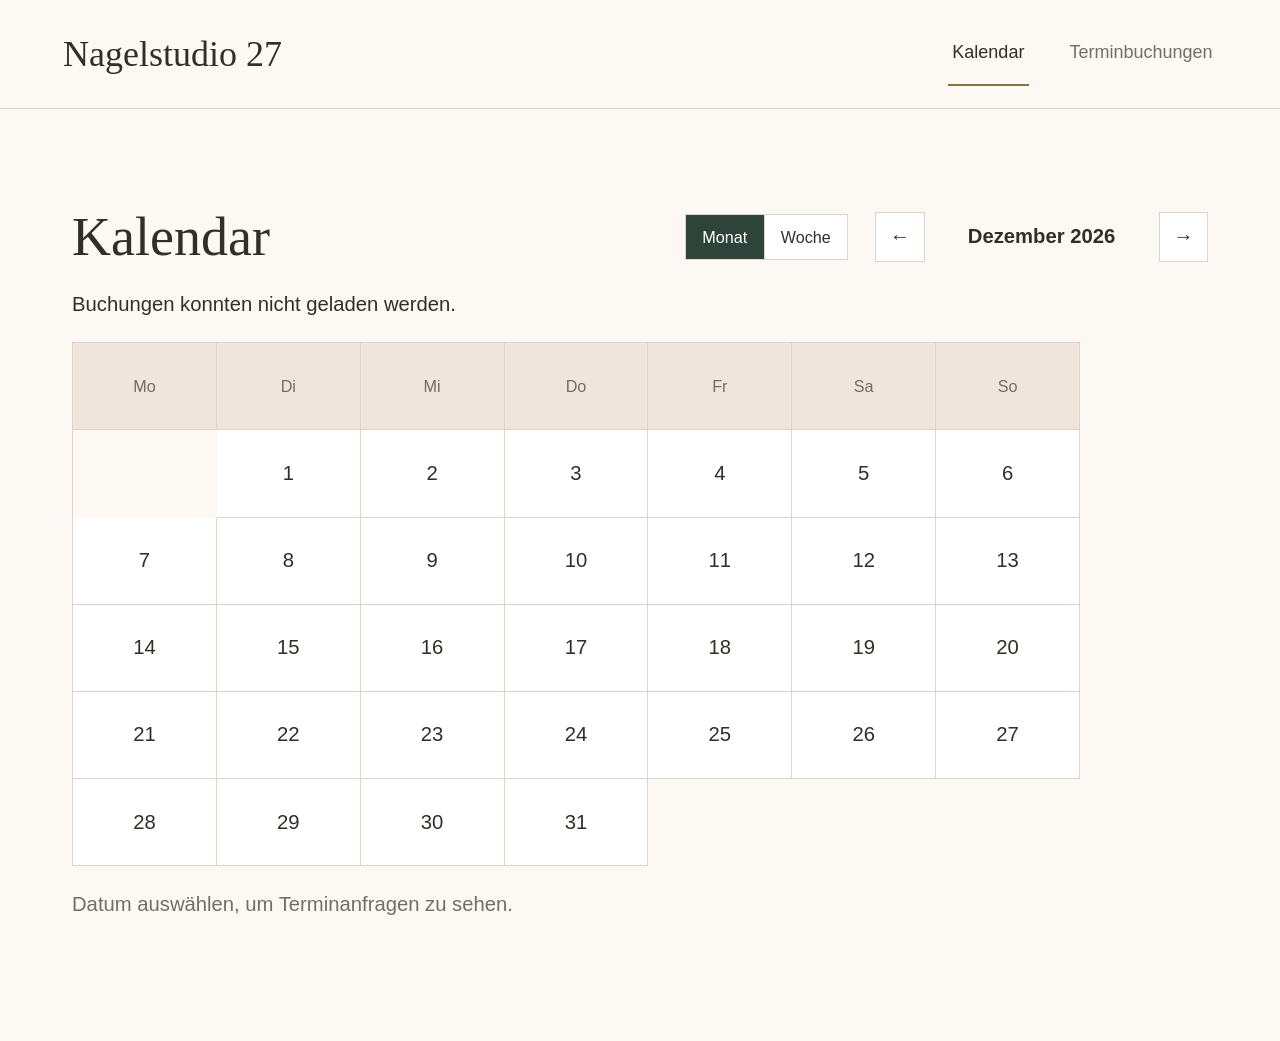
==== src/pages/admin.html @ 4a89a81d "Initial commit" ====
<!DOCTYPE html>
<html lang="de">
  <head>
    <meta charset="utf-8" />
    <meta name="viewport" content="width=device-width, initial-scale=1" />
    <meta name="robots" content="noindex" />
    <title>Nagelstudio 27 – Verwaltung</title>
    <!-- Served at /admin, so asset paths must be absolute. -->
    <link rel="stylesheet" href="/src/styles/main.css" />
    <script type="module" src="/src/scripts/admin.js"></script>
  </head>
  <body>
    <header class="site-header admin-header">
      <a class="brand" href="/">Nagelstudio 27</a>
      <nav aria-label="Verwaltung">
        <button type="button" class="admin-tab" data-admin-tab="calendar" aria-selected="true">Kalendar</button>
        <button type="button" class="admin-tab" data-admin-tab="bookings" aria-selected="false">Terminbuchungen</button>
      </nav>
    </header>

    <main class="admin-main">
      <section id="calendar-panel" class="section">
        <div class="admin-calendar-toolbar">
          <h1>Kalendar</h1>
          <div class="admin-calendar-controls">
            <div class="admin-view-toggle" role="group" aria-label="Kalenderansicht">
              <button type="button" data-calendar-view="month" aria-pressed="true">Monat</button>
              <button type="button" data-calendar-view="week" aria-pressed="false">Woche</button>
            </div>
            <div class="admin-month-controls">
              <button type="button" id="previous-period" aria-label="Vorheriger Zeitraum">&#8592;</button>
            <strong id="calendar-month"></strong>
              <button type="button" id="next-period" aria-label="Nächster Zeitraum">&#8594;</button>
            </div>
          </div>
        </div>
        <p id="calendar-error" role="status"></p>
        <div id="month-calendar">
          <div id="calendar-grid" class="calendar-grid" aria-label="Monatskalender"></div>
          <p id="selected-date" class="admin-selection" aria-live="polite">Datum auswählen, um Terminanfragen zu sehen.</p>
        </div>
        <div id="week-calendar" class="week-calendar" aria-label="Wochenkalender" hidden></div>
      </section>

      <section id="bookings-panel" class="section" hidden>
        <div class="admin-calendar-toolbar">
          <h1>Terminbuchungen</h1>
          <button type="button" id="refresh-bookings" class="button button-secondary">Aktualisieren</button>
        </div>
        <p id="booking-error" role="status"></p>
        <div class="booking-folder-tabs" role="group" aria-label="Terminbuchungen filtern">
          <button type="button" data-booking-folder="pending" aria-pressed="true">Ausstehend <span data-booking-count="pending">0</span></button>
          <button type="button" data-booking-folder="accepted" aria-pressed="false">Akzeptiert <span data-booking-count="accepted">0</span></button>
        </div>
        <div id="booking-list" class="admin-booking-list" aria-live="polite">Buchungen werden geladen …</div>
      </section>
    </main>

    <dialog id="booking-dialog" class="booking-dialog" aria-labelledby="booking-dialog-title">
      <div class="booking-dialog-header">
        <h2 id="booking-dialog-title">Terminbuchung</h2>
        <button type="button" id="booking-dialog-close" class="booking-dialog-close" aria-label="Schließen">&times;</button>
      </div>
      <div id="booking-dialog-body"></div>
    </dialog>

    <dialog id="delete-booking-dialog" class="booking-dialog" aria-labelledby="delete-booking-title">
      <div class="booking-dialog-header">
        <h2 id="delete-booking-title">Terminbuchung löschen?</h2>
      </div>
      <form id="delete-booking-form">
        <p>Zum Ablehnen und endgültigen Löschen bitte <strong>loeschen</strong> eingeben.</p>
        <label for="delete-confirmation">Bestätigung</label>
        <input id="delete-confirmation" type="text" autocomplete="off" required />
        <p id="delete-booking-error" role="status"></p>
        <div class="delete-dialog-actions">
          <button type="button" id="delete-booking-cancel" class="button button-secondary">Abbrechen</button>
          <button type="submit" id="delete-booking-submit" class="button button-danger" disabled>Löschen</button>
        </div>
      </form>
    </dialog>
  </body>
</html>
---- src/styles/main.css ----
:root {
  --cream: #fcf9f4;
  --blush: #efe5dd;
  --ink: #302f2a;
  --muted: #736d65;
  --gold: #b3925d;
  --gold-dark: #8c7044;
  --forest: #2e443a;
  --line: #ded4c9;
}

* {
  box-sizing: border-box;
}

/* Everything is sized in rem, so this scales the whole page proportionally. */
@media (min-width: 1280px) {
  html {
    font-size: 112.5%;
  }
}

@media (min-width: 1680px) {
  html {
    font-size: 125%;
  }
}

body {
  margin: 0;
  background: var(--cream);
  color: var(--ink);
  font-family: "DM Sans", "Avenir Next", sans-serif;
  font-size: 1.125rem;
  line-height: 1.75;
}

h1,
h2 {
  font-weight: normal;
  font-family: "Cormorant Garamond", Georgia, serif;
  line-height: 1.08;
}

h1 {
  font-size: 4rem;
}

h2 {
  margin: 0 0 1.5rem;
  font-size: 2.5rem;
  color: var(--gold-dark);
}

a {
  color: inherit;
}

@keyframes rise-in {
  from {
    opacity: 0;
    transform: translateY(0.8rem);
  }
  to {
    opacity: 1;
    transform: translateY(0);
  }
}

@keyframes dialog-in {
  from {
    opacity: 0;
    transform: translateY(0.5rem) scale(0.98);
  }
  to {
    opacity: 1;
    transform: translateY(0) scale(1);
  }
}

/* Entrance animations are CSS-only and end fully visible, so content can never stay hidden. */
main > .section {
  animation: rise-in 600ms ease-out both;
}

.hero h1 {
  animation: rise-in 650ms 80ms both;
}

.hero p {
  animation: rise-in 650ms 180ms both;
}

.hero .button {
  animation: rise-in 650ms 280ms both;
}

/* Header */
.site-header {
  position: sticky;
  top: 0;
  z-index: 10;
  display: flex;
  flex-wrap: wrap;
  align-items: center;
  justify-content: space-between;
  gap: 1rem 2.5rem;
  padding: 1.25rem 3.5rem;
  border-bottom: 1px solid var(--line);
  background: var(--cream);
}

.brand {
  font-family: "Cormorant Garamond", Georgia, serif;
  font-size: 2rem;
  letter-spacing: 0;
  text-decoration: none;
}

.site-header nav {
  display: flex;
  flex-wrap: wrap;
  gap: 2rem;
  font-size: 1rem;
}

.site-header nav a {
  text-decoration: none;
  transition: color 160ms ease;
}

.site-header nav a:hover {
  color: var(--gold-dark);
}

.languages button {
  padding: 0.4rem 0.8rem;
  border: 1px solid var(--gold);
  background: transparent;
  color: var(--ink);
  font: inherit;
  font-size: 1rem;
  cursor: pointer;
}

.languages button[aria-pressed="true"] {
  background: var(--gold);
  color: #fff;
}

.languages button {
  display: inline-flex;
  align-items: center;
  gap: 0.45rem;
}

.languages button::before {
  content: "";
  width: 1.3rem;
  height: 0.9rem;
  border: 1px solid rgba(0, 0, 0, 0.2);
  background-position: center;
  background-size: cover;
}

.languages button[data-language="de"]::before {
  background-image: url("data:image/svg+xml,<svg xmlns='http://www.w3.org/2000/svg' viewBox='0 0 5 3'><rect width='5' height='1' fill='%23000'/><rect y='1' width='5' height='1' fill='%23d00'/><rect y='2' width='5' height='1' fill='%23ffce00'/></svg>");
}

.languages button[data-language="en"]::before {
  background-image: url("data:image/svg+xml,<svg xmlns='http://www.w3.org/2000/svg' viewBox='0 0 60 30'><clipPath id='t'><path d='M30,15 h30 v15 z v15 h-30 z h-30 v-15 z v-15 h30 z'/></clipPath><rect width='60' height='30' fill='%23012169'/><path d='M0,0 L60,30 M60,0 L0,30' stroke='%23fff' stroke-width='6'/><path d='M0,0 L60,30 M60,0 L0,30' clip-path='url(%23t)' stroke='%23c8102e' stroke-width='4'/><path d='M30,0 v30 M0,15 h60' stroke='%23fff' stroke-width='10'/><path d='M30,0 v30 M0,15 h60' stroke='%23c8102e' stroke-width='6'/></svg>");
}

.languages button[data-language="vi"]::before {
  background-image: url("data:image/svg+xml,<svg xmlns='http://www.w3.org/2000/svg' viewBox='0 0 30 20'><rect width='30' height='20' fill='%23da251d'/><polygon fill='%23ff0' points='15,4.2 16.46,8.7 21.18,8.69 17.36,11.47 18.82,15.96 15,13.18 11.18,15.96 12.64,11.47 8.82,8.69 13.54,8.7'/></svg>");
}

/* Layout */
.hero {
  padding: 8rem 2rem;
  background: var(--forest);
  color: var(--cream);
  text-align: center;
}

.hero h1 {
  max-width: 58rem;
  margin: 0 auto 1.25rem;
}

.hero p {
  max-width: 42rem;
  margin: 0 auto 2.5rem;
  color: #e1ded4;
}

.section {
  width: 100%;
  max-width: 80rem;
  padding: 5.5rem 4rem;
  margin: 0 auto;
}

.section.narrow {
  max-width: 54rem;
}

.section-tinted {
  max-width: none;
  background: var(--blush);
}

.section-tinted > * {
  max-width: 72rem;
  margin-left: auto;
  margin-right: auto;
}

.empty,
.hint {
  color: var(--muted);
}

.address {
  white-space: pre-line;
}

.contact-split {
  display: grid;
  grid-template-columns: 1fr 1fr;
  gap: 4rem;
}

.contact-hours {
  padding-left: 4rem;
  border-left: 1px solid var(--line);
}

.hours {
  max-width: 17rem;
  margin: 0;
  padding: 0;
  font-size: 0.9rem;
  line-height: 1.5;
  list-style: none;
  font-variant-numeric: tabular-nums;
}

.hours li {
  display: flex;
  justify-content: space-between;
  gap: 1rem;
  padding: 0.15rem 0;
}

.hours li.closed {
  color: var(--muted);
}

.about-row {
  display: grid;
  grid-template-columns: 1fr 2fr;
  align-items: center;
  gap: 4rem;
}

.about-row h2 {
  margin: 0;
}

.about {
  margin: 0;
  font-size: 1.2rem;
}

.home h2 {
  font-size: 3rem;
  letter-spacing: 0.01em;
}

.home h2::after {
  content: "";
  display: block;
  width: 3.5rem;
  height: 2px;
  margin-top: 0.9rem;
  background: var(--gold);
}

.home .section > h2 {
  margin-bottom: 2.25rem;
}

/* Buttons */
.button {
  display: inline-block;
  padding: 0.9rem 2rem;
  border: 1px solid var(--gold);
  background: var(--gold);
  color: #fff;
  font: inherit;
  text-decoration: none;
  cursor: pointer;
  transition: background-color 160ms ease, color 160ms ease, transform 160ms ease;
}

.button:hover {
  background: var(--gold-dark);
  transform: translateY(-1px);
}

.button-secondary {
  background: transparent;
  color: var(--gold-dark);
}

.button-secondary:hover {
  background: var(--blush);
}

.actions {
  display: flex;
  flex-wrap: wrap;
  gap: 1.25rem;
  margin-top: 2rem;
}

/* Gallery and reviews */
.gallery-banner {
  position: relative;
  display: flex;
  flex-direction: column;
  align-items: center;
  justify-content: center;
  gap: 1rem;
  width: 100%;
  min-height: 26rem;
  padding: 4rem 2rem;
  border: 0;
  overflow: hidden;
  background-color: var(--forest);
  color: var(--cream);
  font: inherit;
  cursor: pointer;
}

.gallery-banner::before,
.gallery-banner::after {
  content: "";
  position: absolute;
  inset: 0;
}

.gallery-banner::before {
  background-image: var(--cover, none);
  background-position: center;
  background-size: cover;
  transition: transform 600ms ease;
}

.gallery-banner::after {
  background: rgba(20, 16, 12, 0.6);
  transition: opacity 300ms ease;
}

.gallery-banner:hover::before {
  transform: scale(1.04);
}

.gallery-banner:hover::after {
  opacity: 0.7;
}

.gallery-banner > span {
  position: relative;
  z-index: 1;
}

.gallery-banner-title {
  font-family: "Cormorant Garamond", Georgia, serif;
  font-size: 4rem;
  line-height: 1.08;
  color: var(--cream);
  text-shadow: 0 2px 1.5rem rgba(0, 0, 0, 0.4);
}

.gallery-banner-title::after {
  content: "";
  display: block;
  width: 3.5rem;
  height: 2px;
  margin: 0.9rem auto 0;
  background: var(--gold);
}

.gallery-banner-hint {
  font-size: 0.95rem;
  letter-spacing: 0.12em;
  text-transform: uppercase;
  color: rgba(252, 249, 244, 0.85);
}

.gallery-banner:hover .gallery-banner-hint {
  color: #fff;
}

.gallery-dialog {
  width: min(72rem, 94vw);
  max-height: 90vh;
  padding: 0;
  border: 0;
  background: var(--cream);
  color: var(--ink);
  overflow: auto;
}

.gallery-dialog[open],
.booking-dialog[open] {
  animation: dialog-in 180ms ease-out both;
}

.gallery-dialog[open]::backdrop,
.booking-dialog[open]::backdrop {
  animation: backdrop-in 180ms ease-out both;
}

@keyframes backdrop-in {
  from { background-color: rgba(30, 25, 20, 0); }
  to { background-color: rgba(30, 25, 20, 0.65); }
}

.gallery-dialog::backdrop {
  background: rgba(30, 25, 20, 0.75);
}

.gallery-close {
  position: sticky;
  top: 0.75rem;
  z-index: 1;
  display: block;
  width: 3rem;
  height: 3rem;
  margin: 0.75rem 0.75rem 0 auto;
  border: 1px solid var(--gold);
  border-radius: 50%;
  background: var(--cream);
  color: var(--gold-dark);
  font-size: 1.75rem;
  line-height: 1;
  cursor: pointer;
}

.gallery-close:hover {
  background: var(--gold);
  color: #fff;
}

.gallery-dialog .gallery {
  padding: 0 2rem 2rem;
}

.gallery-empty {
  margin: 0;
  padding: 3rem 2rem 4rem;
  text-align: center;
}

.visually-hidden {
  position: absolute;
  width: 1px;
  height: 1px;
  overflow: hidden;
  clip-path: inset(50%);
  white-space: nowrap;
}

body:has(dialog[open]) {
  overflow: hidden;
}

.gallery {
  display: grid;
  grid-template-columns: repeat(auto-fill, minmax(16rem, 1fr));
  gap: 1.25rem;
}

.gallery img {
  width: 100%;
  aspect-ratio: 4 / 5;
  object-fit: cover;
}

.reviews-slider {
  display: flex;
  align-items: center;
  gap: 1rem;
}

.reviews-slider[hidden] {
  display: none;
}

.reviews {
  display: flex;
  flex: 1;
  gap: 1.75rem;
  overflow-x: auto;
  padding-bottom: 1rem;
  scroll-snap-type: x mandatory;
  scrollbar-color: var(--gold) transparent;
  scrollbar-width: thin;
}

.slider-button {
  flex: none;
  width: 3rem;
  height: 3rem;
  border: 1px solid var(--gold);
  border-radius: 50%;
  background: var(--cream);
  color: var(--gold-dark);
  font-size: 1.75rem;
  line-height: 1;
  cursor: pointer;
}

.slider-button:hover {
  background: var(--gold);
  color: #fff;
}

.reviews blockquote {
  flex: 0 0 min(26rem, 85%);
  margin: 0;
  scroll-snap-align: start;
  padding: 1rem 1.5rem;
  font-style: italic;
}

.review-text {
  display: -webkit-box;
  margin: 0;
  overflow: hidden;
  -webkit-box-orient: vertical;
  -webkit-line-clamp: 5;
  line-clamp: 5;
}

.review-text.is-expanded {
  display: block;
  overflow: visible;
}

.review-more {
  margin: 0.5rem 0 0;
  padding: 0;
  border: 0;
  background: none;
  color: var(--gold-dark);
  font: inherit;
  font-style: normal;
  text-decoration: underline;
  cursor: pointer;
}

.review-more[hidden] {
  display: none;
}

.review-stars {
  display: block;
  margin-bottom: 0.75rem;
  color: var(--gold);
  font-style: normal;
  letter-spacing: 0.2em;
}

.reviews footer {
  font-style: normal;
  color: var(--gold-dark);
  margin-top: 1rem;
}

/* Price list */
.prices ul {
  margin: 0;
  padding: 0;
  list-style: none;
}

.prices li {
  display: flex;
  justify-content: space-between;
  gap: 1rem;
  padding: 1rem 0;
  border-bottom: 1px solid var(--line);
}

/* Booking form */
.form {
  display: grid;
  gap: 0.75rem;
}

.form input,
.form textarea {
  padding: 0.9rem 1rem;
  border: 1px solid #bdb3a9;
  border-radius: 2px;
  background: #fff;
  color: var(--ink);
  font: inherit;
}

.form input[type="date"],
.form input[type="time"] {
  width: 100%;
}

.booking-datetime {
  display: grid;
  grid-template-columns: repeat(2, minmax(0, 1fr));
  gap: 1rem;
}

.booking-field {
  display: grid;
  min-width: 0;
  gap: 0.75rem;
}

.form label {
  margin-top: 1rem;
  font-size: 1rem;
  font-weight: 500;
}

.form textarea {
  resize: vertical;
}

.booking-honeypot {
  position: absolute;
  left: -10000px;
  width: 1px;
  height: 1px;
  overflow: hidden;
}

.form .button {
  justify-self: start;
  margin-top: 1.25rem;
}

/* Admin */
.admin-header {
  min-height: 5.5rem;
}

.admin-header nav {
  align-self: stretch;
  align-items: center;
}

.admin-tab {
  height: 100%;
  padding: 0.4rem 0.25rem;
  border: 0;
  border-bottom: 2px solid transparent;
  background: transparent;
  color: var(--muted);
  font: inherit;
  font-size: 1rem;
  cursor: pointer;
}

.admin-tab[aria-selected="true"] {
  border-bottom-color: var(--gold-dark);
  color: var(--ink);
}

.admin-main .section {
  max-width: 76rem;
}

.admin-calendar-toolbar,
.admin-month-controls {
  display: flex;
  align-items: center;
  justify-content: space-between;
  gap: 1rem;
}

.admin-calendar-controls {
  display: flex;
  flex-wrap: wrap;
  align-items: center;
  justify-content: flex-end;
  gap: 0.75rem 1.5rem;
}

.admin-view-toggle {
  display: inline-flex;
  border: 1px solid var(--line);
}

.admin-view-toggle button {
  padding: 0.45rem 0.9rem;
  border: 0;
  background: #fff;
  color: var(--ink);
  font: inherit;
  font-size: 0.9rem;
  cursor: pointer;
}

.admin-view-toggle button + button {
  border-left: 1px solid var(--line);
}

.admin-view-toggle button[aria-pressed="true"] {
  background: var(--forest);
  color: #fff;
}

.admin-calendar-toolbar h1 {
  margin: 0;
  font-size: 3rem;
}

.admin-month-controls button {
  width: 2.75rem;
  height: 2.75rem;
  border: 1px solid var(--line);
  background: #fff;
  color: var(--ink);
  font: inherit;
  cursor: pointer;
}

.admin-month-controls strong {
  min-width: 11rem;
  text-align: center;
}

.calendar-grid {
  display: grid;
  grid-template-columns: repeat(7, minmax(0, 1fr));
  max-width: 56rem;
  border-top: 1px solid var(--line);
  border-left: 1px solid var(--line);
}

.calendar-weekday,
.calendar-day {
  min-width: 0;
  aspect-ratio: 1.65;
  border: 0;
  border-right: 1px solid var(--line);
  border-bottom: 1px solid var(--line);
}

.calendar-weekday {
  display: grid;
  place-items: center;
  background: var(--blush);
  color: var(--muted);
  font-size: 0.9rem;
}

.calendar-day {
  position: relative;
  background: #fff;
  color: var(--ink);
  font: inherit;
  cursor: pointer;
  transition: background-color 140ms ease, color 140ms ease;
}

.calendar-day:hover {
  background: var(--blush);
}

.calendar-day.has-bookings {
  background: #e4eee6;
  color: var(--forest);
  font-weight: 600;
}

.calendar-day.has-bookings::after {
  content: attr(data-count);
  position: absolute;
  right: 0.3rem;
  bottom: 0.2rem;
  display: grid;
  width: 1.3rem;
  height: 1.3rem;
  place-items: center;
  border-radius: 50%;
  background: var(--forest);
  color: white;
  font-size: 0.75rem;
}

.admin-selection {
  min-height: 1.75rem;
  color: var(--muted);
}

.week-calendar {
  display: grid;
  grid-template-columns: 3.5rem repeat(7, minmax(6.5rem, 1fr));
  max-width: 64rem;
  overflow-x: auto;
  border-top: 1px solid var(--line);
  border-left: 1px solid var(--line);
  font-size: 0.85rem;
  line-height: 1.35;
}

.week-calendar[hidden] {
  display: none;
}

.timetable-corner,
.timetable-day-heading,
.timetable-hour,
.timetable-cell,
.timetable-all-day-label,
.timetable-all-day-cell {
  border-right: 1px solid var(--line);
  border-bottom: 1px solid var(--line);
}

.timetable-corner,
.timetable-day-heading {
  background: var(--blush);
}

.timetable-day-heading {
  display: grid;
  justify-items: center;
  padding: 0.5rem 0.25rem;
}

.timetable-day-heading span {
  color: var(--muted);
}

.timetable-day-heading.today {
  background: var(--forest);
  color: #fff;
}

.timetable-day-heading.today span {
  color: #e1ded4;
}

.timetable-all-day-label {
  padding: 0.35rem 0.25rem;
  background: var(--blush);
  color: var(--muted);
  font-size: 0.75rem;
  text-align: right;
}

.timetable-all-day-cell {
  display: grid;
  align-content: start;
  gap: 0.25rem;
  min-height: 2.5rem;
  padding: 0.2rem;
  background: #fbf7ef;
}

.timetable-booking-all-day {
  border-left-color: var(--gold-dark);
  background: #f3ead9;
  color: var(--ink);
}

.timetable-hour {
  padding: 0.35rem 0.4rem;
  background: var(--cream);
  color: var(--muted);
  font-variant-numeric: tabular-nums;
  text-align: right;
}

.timetable-cell {
  display: grid;
  align-content: start;
  gap: 0.25rem;
  min-height: 3.25rem;
  padding: 0.25rem;
  background: #fff;
}

.timetable-cell.today {
  background: #fbf7ef;
}

.timetable-booking {
  display: grid;
  width: 100%;
  padding: 0.3rem 0.45rem;
  border: 0;
  border-left: 3px solid var(--forest);
  background: #e4eee6;
  color: var(--forest);
  font: inherit;
  text-align: left;
  overflow-wrap: anywhere;
  cursor: pointer;
  transition: background-color 140ms ease, transform 140ms ease;
}

.timetable-booking:hover {
  background: #d3e4d7;
  transform: translateY(-1px);
}

.booking-dialog {
  width: min(36rem, 94vw);
  max-height: 90vh;
  padding: 1.5rem;
  border: 0;
  background: var(--cream);
  color: var(--ink);
}

.booking-dialog::backdrop {
  background: rgba(30, 25, 20, 0.6);
}

.booking-dialog-header {
  display: flex;
  align-items: center;
  justify-content: space-between;
  gap: 1rem;
  margin-bottom: 1rem;
  padding-bottom: 0.75rem;
  border-bottom: 1px solid var(--line);
}

.booking-dialog-header h2 {
  margin: 0;
  font-size: 2rem;
}

.booking-dialog-close {
  width: 2.5rem;
  height: 2.5rem;
  border: 1px solid var(--gold);
  border-radius: 50%;
  background: transparent;
  color: var(--gold-dark);
  font-size: 1.5rem;
  line-height: 1;
  cursor: pointer;
  transition: background-color 140ms ease, color 140ms ease;
}

.booking-dialog-close:hover {
  background: var(--gold);
  color: #fff;
}

.booking-dialog .admin-booking-details {
  grid-template-columns: 1fr;
  gap: 0.9rem;
}

#delete-booking-form > label {
  display: block;
  margin: 0.75rem 0 0.35rem;
  font-size: 0.9rem;
}

#delete-confirmation {
  width: 100%;
  padding: 0.65rem 0.75rem;
  border: 1px solid var(--line);
  background: #fff;
  color: var(--ink);
  font: inherit;
}

.delete-dialog-actions {
  display: flex;
  flex-wrap: wrap;
  justify-content: flex-end;
  gap: 0.75rem;
  margin-top: 1rem;
}

.button-danger {
  border-color: #a43b35;
  background: #a43b35;
}

.button-danger:hover {
  border-color: #812c28;
  background: #812c28;
}

.button-danger:disabled {
  border-color: #b9a8a4;
  background: #b9a8a4;
  cursor: not-allowed;
}

.timetable-booking strong {
  font-variant-numeric: tabular-nums;
}

.admin-booking-list {
  max-width: 58rem;
}

.booking-folder-tabs {
  display: flex;
  width: fit-content;
  max-width: 100%;
  margin: 1.25rem 0;
  border-bottom: 1px solid var(--line);
}

.booking-folder-tabs button {
  display: flex;
  align-items: center;
  gap: 0.5rem;
  padding: 0.65rem 1rem;
  border: 0;
  border-bottom: 2px solid transparent;
  background: transparent;
  color: var(--muted);
  font: inherit;
  cursor: pointer;
}

.booking-folder-tabs button[aria-pressed="true"] {
  border-bottom-color: var(--gold-dark);
  color: var(--ink);
}

.booking-folder-tabs span {
  min-width: 1.5rem;
  padding: 0 0.25rem;
  background: var(--blush);
  color: var(--ink);
  font-size: 0.8rem;
  text-align: center;
}

.admin-booking {
  padding: 1rem 0;
  border-bottom: 1px solid var(--line);
}

.admin-booking-header,
.admin-booking-actions {
  display: flex;
  align-items: center;
  justify-content: space-between;
  gap: 0.75rem;
}

.admin-booking-actions {
  justify-content: flex-end;
}

.booking-action {
  display: grid;
  width: 2.4rem;
  height: 2.4rem;
  place-items: center;
  border: 1px solid currentColor;
  background: transparent;
  font: inherit;
  font-size: 1.4rem;
  line-height: 1;
  cursor: pointer;
  transition: background-color 140ms ease, color 140ms ease;
}

.booking-action-accept,
.booking-status-accepted {
  color: #286644;
}

.booking-action-accept:hover {
  background: #e4eee6;
}

.booking-action-delete {
  color: #a43b35;
}

.booking-action-delete:hover {
  background: #f6e6e3;
}

.booking-status-accepted {
  font-size: 0.9rem;
  font-weight: 600;
}

.admin-booking h2 {
  margin: 0 0 0.25rem;
  color: var(--ink);
  font-family: "DM Sans", "Avenir Next", sans-serif;
  font-size: 1.15rem;
  font-weight: 600;
}

.admin-booking-details {
  display: grid;
  grid-template-columns: repeat(2, minmax(0, 1fr));
  gap: 0.65rem 1.5rem;
  margin: 0;
  font-size: 0.95rem;
}

.admin-booking-details dt {
  color: var(--muted);
  font-size: 0.8rem;
  line-height: 1.4;
}

.admin-booking-details dd {
  margin: 0.1rem 0 0;
  overflow-wrap: anywhere;
}

.admin-booking-details a {
  color: var(--muted);
}

.admin-booking-request {
  grid-column: 1 / -1;
}

.admin-booking-request dd {
  white-space: pre-wrap;
}

:focus-visible {
  outline: 3px solid var(--gold);
  outline-offset: 2px;
}

/* Compact header: name and languages on one line, tabs below. */
@media (max-width: 900px) {
  .site-header {
    display: grid;
    grid-template-columns: minmax(0, 1fr) auto;
    align-items: center;
    gap: 0.6rem 1rem;
    padding: 0.8rem 1.25rem;
  }

  .brand {
    overflow: hidden;
    font-size: clamp(1.25rem, 5.5vw, 1.8rem);
    text-overflow: ellipsis;
    white-space: nowrap;
  }

  .site-header nav {
    grid-column: 1 / -1;
    grid-row: 2;
    justify-content: space-between;
    gap: 1.25rem;
    font-size: 0.9rem;
  }

  .languages {
    display: flex;
    gap: 0.25rem;
  }

  .languages button {
    gap: 0.3rem;
    padding: 0.15rem 0.4rem;
    font-size: 0.72rem;
  }

  .languages button::before {
    width: 1rem;
    height: 0.7rem;
  }
}

@media (max-width: 600px) {
  body {
    font-size: 1rem;
  }

  h1 {
    font-size: 2.75rem;
  }

  h2 {
    font-size: 2.1rem;
  }

  .hero {
    padding: 5rem 1.25rem;
  }

  .hero p {
    margin-bottom: 2rem;
  }

  .section,
  .section.narrow {
    padding: 3.75rem 1.25rem;
  }

  .admin-calendar-toolbar {
    align-items: flex-start;
    flex-direction: column;
  }

  .admin-calendar-controls {
    width: 100%;
    justify-content: space-between;
    gap: 0.75rem;
  }

  .admin-month-controls {
    gap: 0.5rem;
  }

  .admin-month-controls strong {
    min-width: auto;
    font-size: 0.9rem;
  }

  .week-calendar {
    grid-template-columns: 2.15rem repeat(7, minmax(0, 1fr));
    overflow-x: hidden;
    font-size: 0.62rem;
  }

  .timetable-day-heading {
    padding: 0.35rem 0.05rem;
    font-size: 0.62rem;
  }

  .timetable-hour {
    padding: 0.25rem 0.1rem;
    font-size: 0.58rem;
  }

  .timetable-all-day-label {
    padding: 0.25rem 0.08rem;
    font-size: 0.5rem;
    overflow-wrap: anywhere;
  }

  .timetable-all-day-cell {
    min-width: 0;
    padding: 0.08rem;
  }

  .timetable-cell {
    min-width: 0;
    min-height: 2.8rem;
    padding: 0.1rem;
  }

  .timetable-booking {
    min-width: 0;
    padding: 0.12rem 0.08rem;
    border-left-width: 2px;
    font-size: 0.55rem;
    line-height: 1.2;
    overflow-wrap: anywhere;
  }

  .gallery {
    grid-template-columns: repeat(auto-fill, minmax(9rem, 1fr));
    gap: 0.75rem;
  }

  .reviews {
    gap: 1rem;
  }

  .slider-button {
    display: none;
  }

  .gallery-banner {
    min-height: 18rem;
    padding: 3rem 1.25rem;
  }

  .gallery-banner-title {
    font-size: 2.75rem;
  }

  .gallery-dialog .gallery {
    padding: 0 1rem 1rem;
  }

  .about-row {
    grid-template-columns: 1fr;
    gap: 1.5rem;
  }

  .contact-split {
    grid-template-columns: 1fr;
    gap: 2.5rem;
  }

  .contact-hours {
    padding-top: 2.5rem;
    padding-left: 0;
    border-top: 1px solid var(--line);
    border-left: 0;
  }

  .home h2 {
    font-size: 2.4rem;
  }

  .button {
    padding: 0.8rem 1.25rem;
  }
}

@media (prefers-reduced-motion: reduce) {
  *,
  *::before,
  *::after {
    scroll-behavior: auto !important;
    animation-duration: 0.01ms !important;
    animation-iteration-count: 1 !important;
    transition-duration: 0.01ms !important;
  }
}

@media (max-width: 360px) {
  .site-header nav {
    gap: 0.8rem;
  }

  .gallery {
    grid-template-columns: 1fr;
  }
}
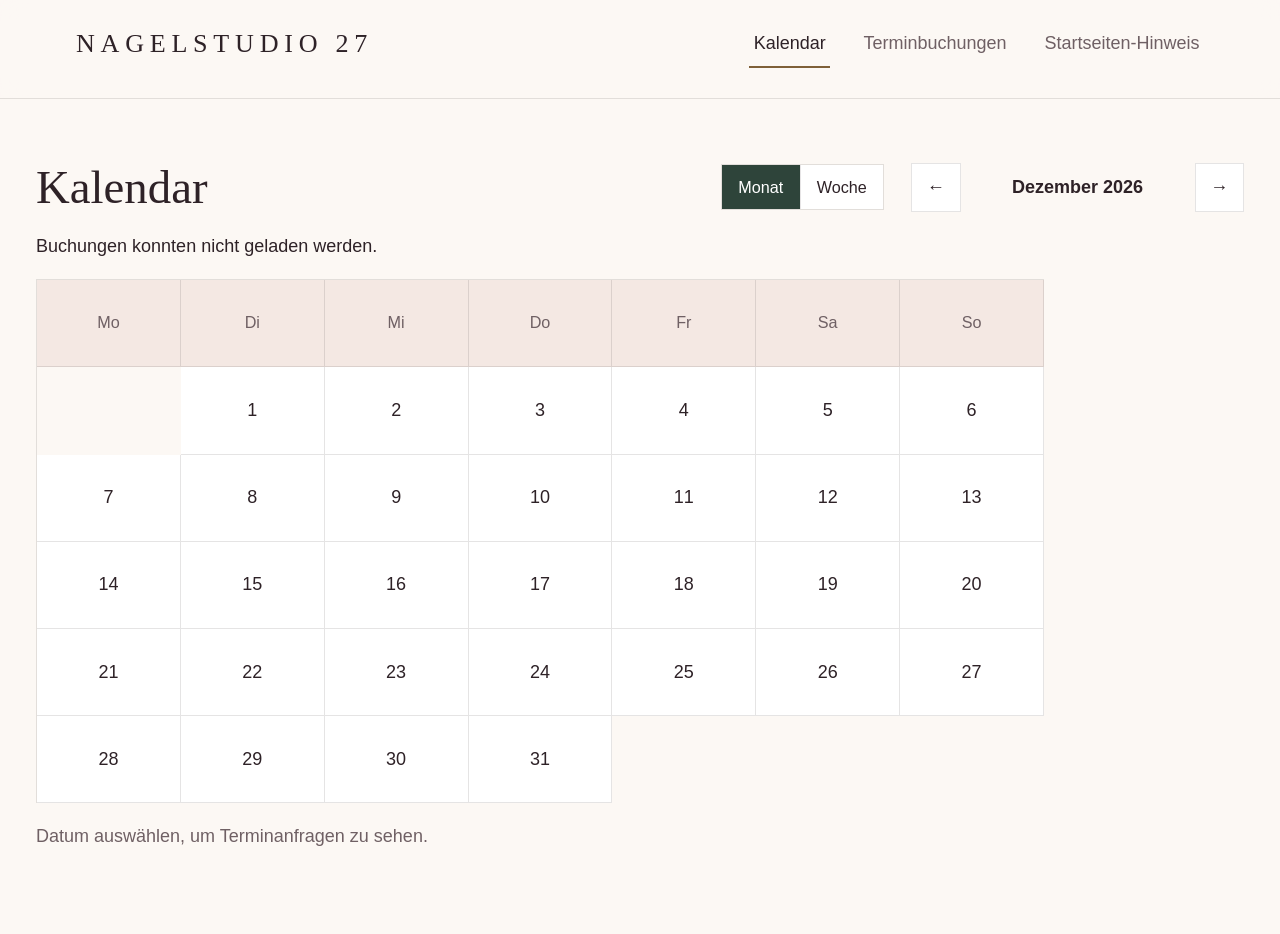
==== commit 6751b227: "Expanded styling" ====
--- a/src/pages/admin.html
+++ b/src/pages/admin.html
@@ -9,13 +9,16 @@
     <link rel="stylesheet" href="/src/styles/main.css" />
     <script type="module" src="/src/scripts/admin.js"></script>
   </head>
-  <body>
+  <body class="admin-page">
     <header class="site-header admin-header">
+      <div class="header-inner">
       <a class="brand" href="/">Nagelstudio 27</a>
-      <nav aria-label="Verwaltung">
+      <nav class="nav" aria-label="Verwaltung">
         <button type="button" class="admin-tab" data-admin-tab="calendar" aria-selected="true">Kalendar</button>
         <button type="button" class="admin-tab" data-admin-tab="bookings" aria-selected="false">Terminbuchungen</button>
+        <button type="button" class="admin-tab" data-admin-tab="announcement" aria-selected="false">Startseiten-Hinweis</button>
       </nav>
+      </div>
     </header>
 
     <main class="admin-main">
@@ -54,6 +57,25 @@
         </div>
         <div id="booking-list" class="admin-booking-list" aria-live="polite">Buchungen werden geladen …</div>
       </section>
+
+      <section id="announcement-panel" class="section" hidden>
+        <div class="admin-calendar-toolbar">
+          <h1>Startseiten-Hinweis</h1>
+        </div>
+        <form id="announcement-form" class="announcement-form">
+          <label for="announcement-input">Mitteilung</label>
+          <textarea id="announcement-input" maxlength="1000" rows="6" placeholder="Zum Beispiel: Wegen Betriebsferien bleibt das Studio vom … bis … geschlossen."></textarea>
+          <label class="announcement-publish">
+            <input id="announcement-active" type="checkbox" />
+            Auf der Startseite anzeigen
+          </label>
+          <p id="announcement-status" role="status" aria-live="polite"></p>
+          <div class="announcement-actions">
+            <button type="submit" class="button">Speichern</button>
+            <button id="announcement-clear" type="button" class="button button-secondary">Hinweis löschen</button>
+          </div>
+        </form>
+      </section>
     </main>
 
     <dialog id="booking-dialog" class="booking-dialog" aria-labelledby="booking-dialog-title">
--- a/src/styles/main.css
+++ b/src/styles/main.css
@@ -1,19 +1,51 @@
+/* Nagelstudio 27 – nail studio website */
 :root {
-  --cream: #fcf9f4;
-  --blush: #efe5dd;
-  --ink: #302f2a;
-  --muted: #736d65;
-  --gold: #b3925d;
-  --gold-dark: #8c7044;
+  --blush: #f4e8e3;
+  --cream: #fcf8f4;
+  --rose: #a35a66;
+  --rose-dark: #8a4655;
+  --gold: #b8956a;
+  --gold-light: #e6d2b5;
+  --gold-text: #7f6038;
+  /* Aliases for the booking form and admin styles below. */
+  --ink: var(--plum);
+  --gold-dark: var(--gold-text);
   --forest: #2e443a;
-  --line: #ded4c9;
-}
-
-* {
-  box-sizing: border-box;
-}
-
-/* Everything is sized in rem, so this scales the whole page proportionally. */
+  --plum: #2e2227;
+  --muted: #6f6064;
+  --line: rgba(46, 34, 39, 0.12);
+  --serif: "Cormorant Garamond", "Playfair Display", "Iowan Old Style", "Palatino Linotype", Palatino, "Book Antiqua", Georgia, serif;
+  --sans: "Helvetica Neue", "Segoe UI", Roboto, "Noto Sans", "Liberation Sans", Arial, sans-serif;
+  --shadow: 0 18px 50px rgba(90, 50, 62, 0.1);
+}
+
+:root {
+  --blush-soft: var(--blush);
+}
+
+@supports (background: color-mix(in srgb, red 50%, transparent)) {
+  :root {
+    --blush-soft: color-mix(in srgb, var(--blush) 78%, transparent);
+  }
+}
+
+html {
+  font-size: 100%;
+}
+
+/* Phones: scale the whole rem-based layout down so it keeps the laptop proportions. */
+@media (max-width: 700px) {
+  html {
+    font-size: 81.25%;
+  }
+}
+
+@media (max-width: 400px) {
+  html {
+    font-size: 75%;
+  }
+}
+
 @media (min-width: 1280px) {
   html {
     font-size: 112.5%;
@@ -26,576 +58,1574 @@
   }
 }
 
+* {
+  box-sizing: border-box;
+}
+
 body {
   margin: 0;
+  font-family: var(--sans);
+  color: var(--plum);
   background: var(--cream);
-  color: var(--ink);
-  font-family: "DM Sans", "Avenir Next", sans-serif;
-  font-size: 1.125rem;
-  line-height: 1.75;
+  line-height: 1.7;
+  -webkit-font-smoothing: antialiased;
 }
 
 h1,
-h2 {
-  font-weight: normal;
-  font-family: "Cormorant Garamond", Georgia, serif;
-  line-height: 1.08;
-}
-
-h1 {
-  font-size: 4rem;
-}
-
-h2 {
-  margin: 0 0 1.5rem;
-  font-size: 2.5rem;
-  color: var(--gold-dark);
-}
-
-a {
-  color: inherit;
-}
-
-@keyframes rise-in {
+h2,
+h3 {
+  font-weight: 500;
+}
+
+:focus-visible {
+  outline: 2px solid var(--rose-dark);
+  outline-offset: 3px;
+  border-radius: 4px;
+}
+
+[hidden] {
+  display: none !important;
+}
+
+/* ---------- Entrance animation ---------- */
+@keyframes fadeUp {
   from {
     opacity: 0;
-    transform: translateY(0.8rem);
+    transform: translateY(1.2rem);
   }
   to {
     opacity: 1;
-    transform: translateY(0);
-  }
-}
-
-@keyframes dialog-in {
-  from {
-    opacity: 0;
-    transform: translateY(0.5rem) scale(0.98);
-  }
-  to {
-    opacity: 1;
-    transform: translateY(0) scale(1);
-  }
-}
-
-/* Entrance animations are CSS-only and end fully visible, so content can never stay hidden. */
-main > .section {
-  animation: rise-in 600ms ease-out both;
-}
-
-.hero h1 {
-  animation: rise-in 650ms 80ms both;
-}
-
-.hero p {
-  animation: rise-in 650ms 180ms both;
-}
-
-.hero .button {
-  animation: rise-in 650ms 280ms both;
-}
-
-/* Header */
+    transform: none;
+  }
+}
+
+/* ---------- Header ---------- */
 .site-header {
   position: sticky;
   top: 0;
-  z-index: 10;
-  display: flex;
-  flex-wrap: wrap;
+  z-index: 50;
+  background: rgba(252, 248, 244, 0.88);
+  backdrop-filter: blur(12px);
+  -webkit-backdrop-filter: blur(12px);
+  border-bottom: 1px solid var(--line);
+}
+
+.header-inner {
+  max-width: 1200px;
+  margin: 0 auto;
+  padding: 1.15rem 2rem;
+  display: grid;
+  grid-template-columns: 1fr auto 1fr;
+  align-items: center;
+  gap: 1.5rem;
+}
+
+.brand {
+  justify-self: start;
+  font-family: var(--serif);
+  font-size: 1.45rem;
+  letter-spacing: 0.22em;
+  text-transform: uppercase;
+  color: var(--plum);
+  text-decoration: none;
+  white-space: nowrap;
+}
+
+.nav {
+  display: flex;
+  gap: 2.4rem;
+}
+
+.nav-link {
+  text-transform: uppercase;
+  letter-spacing: 0.22em;
+  font-size: 0.68rem;
+  font-weight: 600;
+  color: var(--plum);
+  text-decoration: none;
+  padding: 0.35rem 0;
+  position: relative;
+}
+
+.nav-link::after {
+  content: "";
+  position: absolute;
+  left: 50%;
+  right: 50%;
+  bottom: 0;
+  height: 1px;
+  background: var(--gold);
+  transition: left 0.3s ease, right 0.3s ease;
+}
+
+.nav-link:hover::after,
+.nav-link[aria-current="page"]::after {
+  left: 0;
+  right: 0;
+}
+
+.nav-link[aria-current="page"] {
+  color: var(--rose-dark);
+}
+
+.lang-switch {
+  justify-self: end;
+  display: flex;
+  gap: 0.6rem;
+}
+
+.flag {
+  width: 1.5rem;
+  height: 1.5rem;
+  padding: 0;
+  border: 1px solid var(--line);
+  border-radius: 50%;
+  background-size: cover;
+  background-position: center;
+  cursor: pointer;
+  opacity: 0.5;
+  filter: saturate(0.8);
+  transition: opacity 0.25s ease, box-shadow 0.25s ease, transform 0.25s ease;
+}
+
+.flag:hover {
+  opacity: 0.9;
+  transform: translateY(-1px);
+}
+
+.flag.active {
+  opacity: 1;
+  filter: none;
+  box-shadow: 0 0 0 2px var(--cream), 0 0 0 3px var(--gold);
+}
+
+.flag-de {
+  background-image: url("data:image/svg+xml,%3Csvg xmlns='http://www.w3.org/2000/svg' viewBox='0 0 5 3' preserveAspectRatio='none'%3E%3Crect width='5' height='1' fill='%23000'/%3E%3Crect y='1' width='5' height='1' fill='%23d00'/%3E%3Crect y='2' width='5' height='1' fill='%23fc0'/%3E%3C/svg%3E");
+}
+
+.flag-en {
+  background-image: url("data:image/svg+xml,%3Csvg xmlns='http://www.w3.org/2000/svg' viewBox='0 0 60 30' preserveAspectRatio='xMidYMid slice'%3E%3Crect width='60' height='30' fill='%23012169'/%3E%3Cpath d='M0 0L60 30M60 0L0 30' stroke='%23fff' stroke-width='6'/%3E%3Cpath d='M0 0L60 30M60 0L0 30' stroke='%23C8102E' stroke-width='2'/%3E%3Cpath d='M30 0V30M0 15H60' stroke='%23fff' stroke-width='10'/%3E%3Cpath d='M30 0V30M0 15H60' stroke='%23C8102E' stroke-width='6'/%3E%3C/svg%3E");
+}
+
+.flag-vi {
+  background-image: url("data:image/svg+xml,%3Csvg xmlns='http://www.w3.org/2000/svg' viewBox='0 0 30 20' preserveAspectRatio='xMidYMid slice'%3E%3Crect width='30' height='20' fill='%23da251d'/%3E%3Cpolygon points='15,4 16.8,9.6 22.7,9.6 17.9,13 19.6,18.6 15,15.2 10.4,18.6 12.1,13 7.3,9.6 13.2,9.6' fill='%23ff0'/%3E%3C/svg%3E");
+}
+
+/* ---------- Buttons ---------- */
+.btn {
+  display: inline-block;
+  padding: 1rem 2.6rem;
+  border-radius: 999px;
+  background: var(--rose);
+  color: #fff;
+  text-transform: uppercase;
+  letter-spacing: 0.2em;
+  font-size: 0.72rem;
+  font-weight: 600;
+  text-decoration: none;
+  border: 1px solid var(--rose);
+  box-shadow: 0 10px 24px rgba(163, 90, 102, 0.28);
+  transition: transform 0.25s ease, box-shadow 0.25s ease, background 0.25s ease;
+}
+
+.btn:hover {
+  transform: translateY(-2px);
+  background: var(--rose-dark);
+  border-color: var(--rose-dark);
+  box-shadow: 0 14px 28px rgba(138, 70, 85, 0.3);
+}
+
+.btn-outline {
+  background: transparent;
+  color: var(--rose-dark);
+  box-shadow: none;
+}
+
+.btn-outline:hover {
+  background: var(--rose-dark);
+  color: #fff;
+}
+
+/* ---------- Sections ---------- */
+.section {
+  padding: 6.5rem 2rem;
+}
+
+.section-alt {
+  background: var(--blush-soft);
+}
+
+.section-inner {
+  max-width: 1100px;
+  margin: 0 auto;
+}
+
+.section-title,
+.page-title {
+  font-family: var(--serif);
+  font-weight: 500;
+  font-size: 2.6rem;
+  line-height: 1.15;
+  letter-spacing: 0.02em;
+  text-align: center;
+  margin: 0 0 3.2rem;
+}
+
+.section-title::after,
+.page-title::after {
+  content: "\25C6";
+  content: "\25C6" / "";
+  display: block;
+  width: 9rem;
+  margin: 1.3rem auto 0;
+  color: var(--gold);
+  font-family: var(--sans);
+  font-size: 0.5rem;
+  line-height: 1;
+  text-align: center;
+  background:
+    linear-gradient(90deg, transparent, var(--gold)) left 50% / 3.6rem 1px no-repeat,
+    linear-gradient(270deg, transparent, var(--gold)) right 50% / 3.6rem 1px no-repeat;
+}
+
+.home .section-title {
+  font-size: 3rem;
+}
+
+/* ---------- Hero ---------- */
+.hero {
+  position: relative;
+  background:
+    radial-gradient(42rem 28rem at 12% 15%, rgba(230, 210, 181, 0.55), transparent 65%),
+    radial-gradient(36rem 28rem at 88% 90%, rgba(163, 90, 102, 0.14), transparent 65%),
+    var(--blush-soft);
+  border-bottom: 1px solid rgba(184, 149, 106, 0.35);
+}
+
+.hero-inner {
+  max-width: 1200px;
+  margin: 0 auto;
+  padding: 7rem 2rem;
+  display: flex;
   align-items: center;
   justify-content: space-between;
-  gap: 1rem 2.5rem;
-  padding: 1.25rem 3.5rem;
-  border-bottom: 1px solid var(--line);
-  background: var(--cream);
-}
-
-.brand {
-  font-family: "Cormorant Garamond", Georgia, serif;
-  font-size: 2rem;
-  letter-spacing: 0;
-  text-decoration: none;
-}
-
-.site-header nav {
-  display: flex;
+  gap: 4rem;
+}
+
+.hero-text {
+  flex: 1;
+  max-width: 34rem;
+}
+
+.hero-eyebrow {
+  display: flex;
+  align-items: center;
+  gap: 1rem;
+  text-transform: uppercase;
+  letter-spacing: 0.4em;
+  font-size: 0.7rem;
+  font-weight: 600;
+  color: var(--rose-dark);
+  margin: 0;
+}
+
+.hero-eyebrow::before {
+  content: "";
+  width: 3rem;
+  height: 1px;
+  background: var(--gold);
+}
+
+.hero-name {
+  font-family: var(--serif);
+  font-weight: 500;
+  font-size: clamp(3.2rem, 7vw, 5.2rem);
+  line-height: 1.02;
+  letter-spacing: 0.01em;
+  margin: 1.4rem 0 1.4rem;
+}
+
+.hero-tagline {
+  font-family: var(--serif);
+  font-style: italic;
+  color: var(--muted);
+  font-size: 1.5rem;
+  line-height: 1.45;
+  max-width: 26rem;
+  margin: 0;
+}
+
+.hero-actions {
+  margin-top: 2.6rem;
+  display: flex;
+  gap: 1rem;
   flex-wrap: wrap;
-  gap: 2rem;
-  font-size: 1rem;
-}
-
-.site-header nav a {
-  text-decoration: none;
-  transition: color 160ms ease;
-}
-
-.site-header nav a:hover {
-  color: var(--gold-dark);
-}
-
-.languages button {
-  padding: 0.4rem 0.8rem;
+}
+
+/* Hero artwork: fan of five polished nails inside a gold arch */
+.hero-art {
+  position: relative;
+  width: 24rem;
+  height: 24rem;
+  flex-shrink: 0;
+  border: 1px solid rgba(184, 149, 106, 0.6);
+  border-radius: 12rem 12rem 0 0;
+  background: linear-gradient(180deg, rgba(255, 255, 255, 0.55), rgba(255, 255, 255, 0.1));
+}
+
+.hero-art::before {
+  content: "";
+  position: absolute;
+  inset: 0.9rem 0.9rem 0.9rem;
+  border: 1px solid rgba(184, 149, 106, 0.3);
+  border-radius: 11.1rem 11.1rem 0 0;
+}
+
+.nail {
+  position: absolute;
+  bottom: 3.4rem;
+  left: calc(50% - 1.8rem);
+  width: 3.6rem;
+  height: 10.4rem;
+  border-radius: 50% 50% 18% 18% / 34% 34% 8% 8%;
+  transform-origin: 50% 32rem;
+  transform: rotate(var(--r, 0deg));
+  box-shadow: inset 0 -0.5rem 0.8rem rgba(0, 0, 0, 0.08), 0 14px 26px rgba(90, 50, 62, 0.18);
+  animation: nailIn 1s cubic-bezier(0.2, 0.8, 0.2, 1) var(--d, 0s) both,
+    float 7s ease-in-out calc(var(--d, 0s) + 1.2s) infinite;
+}
+
+/* Gloss streak */
+.nail::after {
+  content: "";
+  position: absolute;
+  top: 10%;
+  left: 20%;
+  width: 18%;
+  height: 46%;
+  border-radius: 999px;
+  background: linear-gradient(rgba(255, 255, 255, 0.85), rgba(255, 255, 255, 0));
+  animation: gloss 6s ease-in-out calc(var(--d, 0s) * 2 + 1.5s) infinite;
+}
+
+/* Pale half-moon at the cuticle */
+.nail::before {
+  content: "";
+  position: absolute;
+  left: 0;
+  right: 0;
+  bottom: 0;
+  height: 20%;
+  border-radius: 0 0 18% 18% / 0 0 100% 100%;
+  background: radial-gradient(ellipse 60% 100% at 50% 100%, rgba(255, 245, 240, 0.7) 0 70%, transparent 72%);
+}
+
+.nail-1 {
+  --r: -17deg;
+  --d: 0.4s;
+  background: linear-gradient(160deg, #c27b88, #8a4655);
+}
+
+.nail-2 {
+  --r: -8.5deg;
+  background: linear-gradient(160deg, #f2cfb8, #dca184);
+  --d: 0.55s;
+}
+
+.nail-3 {
+  --r: 0deg;
+  background: linear-gradient(160deg, #d58f9a, #a35a66);
+  --d: 0.7s;
+}
+
+.nail-4 {
+  --r: 8.5deg;
+  background: linear-gradient(160deg, #c9a0ae, #9a6679);
+  --d: 0.85s;
+}
+
+.nail-5 {
+  --r: 17deg;
+  background: linear-gradient(160deg, #ebd5b4, #b8956a);
+  --d: 1s;
+}
+
+@keyframes float {
+  0%,
+  100% {
+    translate: 0 0;
+  }
+  50% {
+    translate: 0 -0.5rem;
+  }
+}
+
+/* ---------- Announcement ---------- */
+.announcement {
+  text-align: center;
+}
+
+.announcement-label {
+  text-transform: uppercase;
+  letter-spacing: 0.35em;
+  font-size: 0.7rem;
+  font-weight: 600;
+  color: var(--rose-dark);
+  margin: 0;
+}
+
+.announcement-text {
+  font-family: var(--serif);
+  font-size: 1.8rem;
+  line-height: 1.4;
+  white-space: pre-line;
+  max-width: 50rem;
+  margin: 1.2rem auto 0;
+}
+
+/* ---------- Gallery ---------- */
+.gallery {
+  padding: 0;
+}
+
+.gallery-banner {
+  position: relative;
+  display: flex;
+  align-items: center;
+  justify-content: center;
+  width: 100%;
+  min-height: 16rem;
+  border: 0;
+  padding: 0;
+  cursor: pointer;
+  overflow: hidden;
+  background:
+    radial-gradient(30rem 14rem at 50% 0%, rgba(184, 149, 106, 0.22), transparent 70%),
+    linear-gradient(135deg, #261a1f, #46303a 55%, #261a1f);
+}
+
+.gallery-banner::before {
+  content: "";
+  position: absolute;
+  inset: 1.2rem;
+  border: 1px solid rgba(230, 210, 181, 0.35);
+  z-index: 1;
+  pointer-events: none;
+  transition: inset 0.4s ease, border-color 0.4s ease;
+}
+
+.gallery-banner:hover::before {
+  inset: 0.8rem;
+  border-color: rgba(230, 210, 181, 0.6);
+}
+
+.banner-bg {
+  position: absolute;
+  inset: 0;
+  background-size: cover;
+  background-position: center;
+  transition: transform 0.6s ease;
+}
+
+.banner-bg::after {
+  content: "";
+  position: absolute;
+  inset: 0;
+  background: rgba(34, 21, 27, 0.55);
+  transition: background 0.3s ease;
+}
+
+.gallery-banner:hover .banner-bg {
+  transform: scale(1.04);
+}
+
+.gallery-banner:hover .banner-bg::after {
+  background: rgba(34, 21, 27, 0.4);
+}
+
+.gallery-banner-title {
+  position: relative;
+  z-index: 2;
+  display: inline-block;
+  padding: 0.85rem 2.8rem;
+  border: 1px solid var(--gold-light);
+  border-radius: 999px;
+  color: #fff;
+  font-family: var(--serif);
+  font-size: 1.5rem;
+  letter-spacing: 0.3em;
+  text-transform: uppercase;
+  transition: background 0.3s ease, color 0.3s ease;
+}
+
+.gallery-banner:hover .gallery-banner-title {
+  background: rgba(255, 255, 255, 0.12);
+}
+
+.gallery-overlay {
+  position: fixed;
+  inset: 0;
+  background: rgba(30, 18, 22, 0.75);
+  display: flex;
+  align-items: center;
+  justify-content: center;
+  padding: 1.5rem;
+  z-index: 60;
+}
+
+.overlay-card {
+  background: #fff;
+  border-radius: 20px;
+  box-shadow: var(--shadow);
+  max-width: 60rem;
+  width: 100%;
+  max-height: 85vh;
+  overflow: auto;
+  padding: 3rem 2.5rem 2.5rem;
+  position: relative;
+}
+
+.overlay-close {
+  position: absolute;
+  top: 1rem;
+  right: 1rem;
+  width: 2.4rem;
+  height: 2.4rem;
+  border-radius: 50%;
+  border: 1px solid var(--line);
+  background: #fff;
+  cursor: pointer;
+  font-size: 1.2rem;
+  line-height: 1;
+  color: var(--plum);
+  transition: background 0.2s ease;
+}
+
+.overlay-close:hover {
+  background: var(--blush);
+}
+
+.overlay-grid {
+  display: grid;
+  grid-template-columns: repeat(auto-fill, minmax(10rem, 1fr));
+  gap: 0.8rem;
+}
+
+.overlay-cell {
+  aspect-ratio: 1;
+  overflow: hidden;
+  border-radius: 12px;
+}
+
+.overlay-cell img {
+  width: 100%;
+  height: 100%;
+  object-fit: cover;
+  display: block;
+}
+
+.overlay-empty {
+  text-align: center;
+  font-family: var(--serif);
+  font-style: italic;
+  font-size: 1.4rem;
+  color: var(--muted);
+  padding: 2rem 0;
+  margin: 0;
+}
+
+/* ---------- Reviews ---------- */
+.reviews {
+  background: var(--blush-soft);
+}
+
+.slider {
+  max-width: 46rem;
+  margin: 0 auto;
+  overflow: hidden;
+}
+
+.slider-track {
+  display: flex;
+  transition: transform 0.45s ease;
+}
+
+.slide {
+  min-width: 100%;
+  padding: 0.5rem 0.6rem 1.5rem;
+}
+
+.review-card {
+  background: #fff;
+  border: 1px solid rgba(184, 149, 106, 0.25);
+  border-radius: 20px;
+  box-shadow: var(--shadow);
+  padding: 3rem;
+  margin: 0;
+  text-align: center;
+}
+
+.stars {
+  color: var(--gold);
+  display: flex;
+  justify-content: center;
+  gap: 0.3rem;
+  margin-bottom: 1.4rem;
+}
+
+.stars svg {
+  width: 1rem;
+  height: 1rem;
+}
+
+.review-text {
+  font-family: var(--serif);
+  font-size: 1.4rem;
+  line-height: 1.55;
+  margin: 0 0 0.8rem;
+  display: -webkit-box;
+  -webkit-line-clamp: 5;
+  -webkit-box-orient: vertical;
+  overflow: hidden;
+}
+
+.review-text.expanded {
+  display: block;
+  overflow: visible;
+}
+
+.review-more {
+  background: none;
+  border: 0;
+  padding: 0;
+  color: var(--rose-dark);
+  cursor: pointer;
+  font-size: 0.72rem;
+  font-weight: 600;
+  letter-spacing: 0.18em;
+  text-transform: uppercase;
+  text-decoration: underline;
+  text-underline-offset: 0.3em;
+}
+
+.review-name {
+  color: var(--muted);
+  margin-top: 1.2rem;
+  font-size: 0.72rem;
+  font-weight: 600;
+  letter-spacing: 0.2em;
+  text-transform: uppercase;
+}
+
+.slider-controls {
+  display: flex;
+  justify-content: center;
+  gap: 1rem;
+  margin-top: 0.5rem;
+}
+
+.slider-btn {
+  width: 2.8rem;
+  height: 2.8rem;
+  border-radius: 50%;
   border: 1px solid var(--gold);
   background: transparent;
-  color: var(--ink);
-  font: inherit;
-  font-size: 1rem;
+  color: var(--rose-dark);
   cursor: pointer;
-}
-
-.languages button[aria-pressed="true"] {
-  background: var(--gold);
+  display: flex;
+  align-items: center;
+  justify-content: center;
+  transition: background 0.25s ease, color 0.25s ease, transform 0.25s ease;
+}
+
+.slider-btn:hover {
+  background: var(--rose-dark);
   color: #fff;
-}
-
-.languages button {
+  transform: translateY(-2px);
+}
+
+.slider-btn svg {
+  width: 1.1rem;
+  height: 1.1rem;
+}
+
+/* ---------- About ---------- */
+.about-inner {
+  display: flex;
+  gap: 5rem;
+  align-items: flex-start;
+}
+
+.about .section-title {
+  flex: 1;
+  text-align: left;
+  margin-bottom: 0;
+}
+
+.about .section-title::after {
+  margin-left: 0;
+}
+
+.about-text {
+  flex: 2;
+  font-family: var(--serif);
+  font-size: 1.55rem;
+  line-height: 1.7;
+  color: var(--plum);
+  margin: 0;
+  padding-left: 3rem;
+  border-left: 1px solid rgba(184, 149, 106, 0.55);
+}
+
+/* ---------- Contact block ---------- */
+.contact-card {
+  background: #fff;
+  border: 1px solid rgba(184, 149, 106, 0.25);
+  border-radius: 20px;
+  box-shadow: var(--shadow);
+  padding: 3.5rem 4rem;
+  display: flex;
+  gap: 4rem;
+}
+
+.contact-details,
+.contact-hours {
+  flex: 1;
+}
+
+.contact-divider {
+  width: 1px;
+  background: linear-gradient(180deg, transparent, rgba(184, 149, 106, 0.6), transparent);
+}
+
+.contact-label {
+  font-family: var(--sans);
+  font-size: 0.68rem;
+  font-weight: 600;
+  text-transform: uppercase;
+  letter-spacing: 0.3em;
+  color: var(--gold-text);
+  margin: 0 0 0.45rem;
+}
+
+.contact-row {
+  margin-bottom: 1.8rem;
+}
+
+.contact-row:last-child {
+  margin-bottom: 0;
+}
+
+.contact-value {
+  font-family: var(--serif);
+  font-size: 1.4rem;
+  line-height: 1.4;
+  color: var(--plum);
+  text-decoration: none;
+}
+
+a.contact-value {
+  transition: color 0.2s ease;
+}
+
+a.contact-value:hover {
+  color: var(--rose-dark);
+}
+
+.contact-phone {
+  font-size: 1.8rem;
+}
+
+.address-line {
+  display: block;
+}
+
+.map-link {
+  font-family: var(--sans);
+  font-size: 0.7rem;
+  font-weight: 600;
+  letter-spacing: 0.2em;
+  text-transform: uppercase;
+  color: var(--rose-dark);
+  border-bottom: 1px solid var(--gold);
+  padding-bottom: 0.2rem;
+}
+
+.map-link::after {
+  content: " \2192";
+}
+
+.contact-row:has(> .map-link) {
+  margin-top: -0.9rem;
+}
+
+.social-links {
+  display: flex;
+  flex-wrap: wrap;
+  gap: 0.6rem 1.4rem;
+}
+
+.social-link {
   display: inline-flex;
   align-items: center;
-  gap: 0.45rem;
-}
-
-.languages button::before {
-  content: "";
-  width: 1.3rem;
-  height: 0.9rem;
-  border: 1px solid rgba(0, 0, 0, 0.2);
-  background-position: center;
-  background-size: cover;
-}
-
-.languages button[data-language="de"]::before {
-  background-image: url("data:image/svg+xml,<svg xmlns='http://www.w3.org/2000/svg' viewBox='0 0 5 3'><rect width='5' height='1' fill='%23000'/><rect y='1' width='5' height='1' fill='%23d00'/><rect y='2' width='5' height='1' fill='%23ffce00'/></svg>");
-}
-
-.languages button[data-language="en"]::before {
-  background-image: url("data:image/svg+xml,<svg xmlns='http://www.w3.org/2000/svg' viewBox='0 0 60 30'><clipPath id='t'><path d='M30,15 h30 v15 z v15 h-30 z h-30 v-15 z v-15 h30 z'/></clipPath><rect width='60' height='30' fill='%23012169'/><path d='M0,0 L60,30 M60,0 L0,30' stroke='%23fff' stroke-width='6'/><path d='M0,0 L60,30 M60,0 L0,30' clip-path='url(%23t)' stroke='%23c8102e' stroke-width='4'/><path d='M30,0 v30 M0,15 h60' stroke='%23fff' stroke-width='10'/><path d='M30,0 v30 M0,15 h60' stroke='%23c8102e' stroke-width='6'/></svg>");
-}
-
-.languages button[data-language="vi"]::before {
-  background-image: url("data:image/svg+xml,<svg xmlns='http://www.w3.org/2000/svg' viewBox='0 0 30 20'><rect width='30' height='20' fill='%23da251d'/><polygon fill='%23ff0' points='15,4.2 16.46,8.7 21.18,8.69 17.36,11.47 18.82,15.96 15,13.18 11.18,15.96 12.64,11.47 8.82,8.69 13.54,8.7'/></svg>");
-}
-
-/* Layout */
-.hero {
-  padding: 8rem 2rem;
-  background: var(--forest);
-  color: var(--cream);
-  text-align: center;
-}
-
-.hero h1 {
-  max-width: 58rem;
-  margin: 0 auto 1.25rem;
-}
-
-.hero p {
-  max-width: 42rem;
-  margin: 0 auto 2.5rem;
-  color: #e1ded4;
-}
-
-.section {
-  width: 100%;
-  max-width: 80rem;
-  padding: 5.5rem 4rem;
-  margin: 0 auto;
-}
-
-.section.narrow {
-  max-width: 54rem;
-}
-
-.section-tinted {
-  max-width: none;
-  background: var(--blush);
-}
-
-.section-tinted > * {
-  max-width: 72rem;
-  margin-left: auto;
-  margin-right: auto;
-}
-
-.empty,
-.hint {
-  color: var(--muted);
-}
-
-.address {
-  white-space: pre-line;
-}
-
-.contact-split {
-  display: grid;
-  grid-template-columns: 1fr 1fr;
-  gap: 4rem;
-}
-
-.contact-hours {
-  padding-left: 4rem;
-  border-left: 1px solid var(--line);
-}
-
-.hours {
-  max-width: 17rem;
-  margin: 0;
-  padding: 0;
-  font-size: 0.9rem;
-  line-height: 1.5;
-  list-style: none;
-  font-variant-numeric: tabular-nums;
-}
-
-.hours li {
+  gap: 0.6rem;
+  color: var(--plum);
+  text-decoration: none;
+  font-size: 0.95rem;
+  transition: color 0.2s ease;
+}
+
+.social-link svg {
+  width: 1.2rem;
+  height: 1.2rem;
+  color: var(--rose-dark);
+  flex-shrink: 0;
+}
+
+.social-link:hover {
+  color: var(--rose-dark);
+}
+
+.hours-row {
   display: flex;
   justify-content: space-between;
   gap: 1rem;
-  padding: 0.15rem 0;
-}
-
-.hours li.closed {
+  padding: 0.7rem 0;
+  border-bottom: 1px solid var(--line);
+  font-size: 0.92rem;
+}
+
+.hours-row:first-child {
+  padding-top: 0.2rem;
+}
+
+.hours-row:last-child {
+  border-bottom: 0;
+  padding-bottom: 0;
+}
+
+.hours-time {
+  font-variant-numeric: tabular-nums;
+  letter-spacing: 0.03em;
+}
+
+.hours-time.closed {
   color: var(--muted);
-}
-
-.about-row {
-  display: grid;
-  grid-template-columns: 1fr 2fr;
-  align-items: center;
-  gap: 4rem;
-}
-
-.about-row h2 {
+  font-style: italic;
+}
+
+/* ---------- Pages (prices, contact) ---------- */
+.page {
+  max-width: 62rem;
+  margin: 0 auto;
+  padding: 6rem 2rem;
+  min-height: 62vh;
+}
+
+.page-title {
+  margin-bottom: 1.8rem;
+  font-size: 3rem;
+}
+
+.page-intro {
+  text-align: center;
+  font-family: var(--serif);
+  font-style: italic;
+  font-size: 1.4rem;
+  line-height: 1.5;
+  color: var(--muted);
+  max-width: 36rem;
+  margin: 0 auto 3.5rem;
+}
+
+.page-cta {
+  text-align: center;
+  margin-top: 3.5rem;
+}
+
+.price-card {
+  background: #fff;
+  border: 1px solid rgba(184, 149, 106, 0.25);
+  border-radius: 20px;
+  box-shadow: var(--shadow);
+  padding: 2.5rem 3rem;
+  margin-bottom: 1.8rem;
+}
+
+.price-cat {
+  font-family: var(--serif);
+  font-size: 1.8rem;
+  margin: 0 0 1.2rem;
+}
+
+.price-row {
+  display: flex;
+  align-items: baseline;
+  gap: 0.8rem;
+  padding: 0.55rem 0;
+}
+
+.price-dots {
+  flex: 1;
+  border-bottom: 1px dotted rgba(184, 149, 106, 0.6);
+  transform: translateY(-0.25em);
+}
+
+.price-value {
+  color: var(--rose-dark);
+  font-weight: 600;
+  font-variant-numeric: tabular-nums;
+}
+
+.prices-empty {
+  background: #fff;
+  border: 1px solid rgba(184, 149, 106, 0.25);
+  border-radius: 20px;
+  box-shadow: var(--shadow);
+  padding: 3.5rem 2rem;
+  text-align: center;
+  font-family: var(--serif);
+  font-style: italic;
+  font-size: 1.5rem;
+  line-height: 1.5;
+  color: var(--muted);
+}
+
+/* ---------- Footer ---------- */
+.site-footer {
+  background: var(--plum);
+  color: rgba(252, 248, 244, 0.7);
+  text-align: center;
+  padding: 2.6rem 1.5rem;
+  font-size: 0.72rem;
+  letter-spacing: 0.18em;
+  text-transform: uppercase;
+  border-top: 1px solid var(--gold);
+}
+
+.footer-text {
   margin: 0;
 }
 
-.about {
-  margin: 0;
-  font-size: 1.2rem;
-}
-
-.home h2 {
-  font-size: 3rem;
-  letter-spacing: 0.01em;
-}
-
-.home h2::after {
+/* ---------- Responsive ---------- */
+@media (max-width: 900px) {
+  .header-inner {
+    display: flex;
+    flex-wrap: wrap;
+    justify-content: space-between;
+    row-gap: 0.7rem;
+    padding: 0.9rem 1.5rem;
+  }
+
+  .brand {
+    order: 1;
+    font-size: 1.2rem;
+    letter-spacing: 0.18em;
+  }
+
+  .lang-switch {
+    order: 2;
+  }
+
+  .nav {
+    order: 3;
+    width: 100%;
+    justify-content: center;
+    gap: 1.8rem;
+  }
+
+  .contact-card {
+    padding: 3rem;
+    gap: 3rem;
+  }
+
+  .about-inner {
+    gap: 3rem;
+  }
+}
+
+@media (max-width: 800px) {
+  .hero-inner {
+    flex-direction: column-reverse;
+    text-align: center;
+    gap: 3rem;
+    padding: 4.5rem 1.5rem;
+  }
+
+  .hero-text {
+    max-width: none;
+  }
+
+  .hero-eyebrow {
+    justify-content: center;
+  }
+
+  .hero-eyebrow::after {
+    content: "";
+    width: 3rem;
+    height: 1px;
+    background: var(--gold);
+  }
+
+  .hero-tagline {
+    margin: 0 auto;
+  }
+
+  .hero-actions {
+    justify-content: center;
+  }
+
+  .hero-art {
+    transform: scale(0.72);
+    transform-origin: 50% 100%;
+    margin: -4rem 0 -0.5rem;
+  }
+}
+
+@media (max-width: 700px) {
+  .section {
+    padding: 4rem 1.5rem;
+  }
+
+  .home .section-title,
+  .page-title {
+    font-size: 2.2rem;
+  }
+
+  .section-title {
+    margin-bottom: 2.2rem;
+  }
+
+  .hero-name {
+    font-size: 3rem;
+  }
+
+  .contact-card {
+    flex-direction: column;
+    padding: 2.2rem 1.8rem;
+    gap: 2.2rem;
+  }
+
+  .contact-divider {
+    width: 100%;
+    height: 1px;
+    background: linear-gradient(90deg, transparent, rgba(184, 149, 106, 0.6), transparent);
+  }
+
+  .contact-phone {
+    font-size: 1.6rem;
+  }
+
+  .about-inner {
+    flex-direction: column;
+    gap: 1.8rem;
+    text-align: center;
+  }
+
+  .about .section-title {
+    text-align: center;
+  }
+
+  .about .section-title::after {
+    margin-left: auto;
+  }
+
+  .about-text {
+    padding-left: 0;
+    border-left: 0;
+    font-size: 1.35rem;
+  }
+
+  .gallery-banner {
+    min-height: 13rem;
+  }
+
+  .gallery-banner-title {
+    font-size: 1.2rem;
+    padding: 0.7rem 2rem;
+  }
+
+  .overlay-card {
+    padding: 3rem 1.2rem 1.5rem;
+  }
+
+  .review-card {
+    padding: 2rem 1.5rem;
+  }
+
+  .price-card {
+    padding: 2rem 1.5rem;
+  }
+
+  .page {
+    padding: 4rem 1.5rem;
+  }
+}
+
+/* ---------- Motion ---------- */
+@keyframes nailIn {
+  from {
+    opacity: 0;
+    bottom: -1.5rem;
+  }
+  to {
+    opacity: 1;
+    bottom: 3.4rem;
+  }
+}
+
+@keyframes gloss {
+  0%,
+  100% {
+    opacity: 0.55;
+  }
+  50% {
+    opacity: 1;
+  }
+}
+
+@keyframes twinkle {
+  0%,
+  100% {
+    opacity: 0;
+    scale: 0.2;
+    rotate: 0deg;
+  }
+  50% {
+    opacity: 1;
+    scale: 1;
+    rotate: 45deg;
+  }
+}
+
+@keyframes glow {
+  0%,
+  100% {
+    opacity: 0.45;
+    scale: 0.9;
+  }
+  50% {
+    opacity: 1;
+    scale: 1.1;
+  }
+}
+
+@keyframes lineGrow {
+  from {
+    transform: scaleX(0);
+  }
+  to {
+    transform: scaleX(1);
+  }
+}
+
+@keyframes ruleGrow {
+  from {
+    background-size: 0 1px, 0 1px;
+  }
+  to {
+    background-size: 3.6rem 1px, 3.6rem 1px;
+  }
+}
+
+@keyframes shine {
+  from {
+    left: -60%;
+  }
+  to {
+    left: 140%;
+  }
+}
+
+@keyframes shineIdle {
+  0% {
+    left: -60%;
+  }
+  22%,
+  100% {
+    left: 140%;
+  }
+}
+
+@keyframes drift {
+  from {
+    scale: 1;
+  }
+  to {
+    scale: 1.08;
+  }
+}
+
+/* Hero intro: staggered reveal */
+.hero-text > * {
+  animation: fadeUp 0.9s cubic-bezier(0.2, 0.7, 0.2, 1) both;
+}
+
+.hero-text > :nth-child(2) {
+  animation-delay: 0.12s;
+}
+
+.hero-text > :nth-child(3) {
+  animation-delay: 0.26s;
+}
+
+.hero-text > :nth-child(4) {
+  animation-delay: 0.4s;
+}
+
+.hero-eyebrow::before {
+  transform-origin: left;
+  animation: lineGrow 0.9s cubic-bezier(0.2, 0.7, 0.2, 1) 0.4s both;
+}
+
+/* Hero art: glow and sparkles */
+.art-glow {
+  position: absolute;
+  left: 50%;
+  top: 40%;
+  width: 72%;
+  height: 58%;
+  translate: -50% -50%;
+  background: radial-gradient(closest-side, rgba(230, 210, 181, 0.85), transparent);
+  filter: blur(12px);
+  animation: glow 6s ease-in-out infinite;
+  pointer-events: none;
+}
+
+.sparkle {
+  position: absolute;
+  width: var(--s, 0.9rem);
+  height: var(--s, 0.9rem);
+  background: linear-gradient(135deg, #fff, var(--gold));
+  clip-path: polygon(50% 0, 62% 38%, 100% 50%, 62% 62%, 50% 100%, 38% 62%, 0 50%, 38% 38%);
+  opacity: 0;
+  animation: twinkle 3.6s ease-in-out var(--t, 0s) infinite;
+  pointer-events: none;
+}
+
+.sparkle-1 {
+  top: 14%;
+  left: 10%;
+  --t: 1.4s;
+}
+
+.sparkle-2 {
+  top: 6%;
+  right: 24%;
+  --s: 1.2rem;
+  --t: 2.2s;
+}
+
+.sparkle-3 {
+  top: 40%;
+  right: -1.2rem;
+  --s: 1.1rem;
+  --t: 0.6s;
+}
+
+.sparkle-4 {
+  top: 48%;
+  left: -1rem;
+  --s: 0.8rem;
+  --t: 2.9s;
+}
+
+.sparkle-5 {
+  top: 22%;
+  left: 48%;
+  --s: 0.7rem;
+  --t: 1.9s;
+}
+
+.sparkle-6 {
+  top: 28%;
+  right: 8%;
+  --s: 0.6rem;
+  --t: 3.2s;
+}
+
+/* Button shine sweep */
+.btn {
+  position: relative;
+  overflow: hidden;
+}
+
+.btn::after {
   content: "";
-  display: block;
-  width: 3.5rem;
-  height: 2px;
-  margin-top: 0.9rem;
-  background: var(--gold);
-}
-
-.home .section > h2 {
-  margin-bottom: 2.25rem;
-}
-
-/* Buttons */
-.button {
-  display: inline-block;
-  padding: 0.9rem 2rem;
-  border: 1px solid var(--gold);
-  background: var(--gold);
-  color: #fff;
-  font: inherit;
-  text-decoration: none;
-  cursor: pointer;
-  transition: background-color 160ms ease, color 160ms ease, transform 160ms ease;
-}
-
-.button:hover {
-  background: var(--gold-dark);
-  transform: translateY(-1px);
-}
-
-.button-secondary {
-  background: transparent;
-  color: var(--gold-dark);
-}
-
-.button-secondary:hover {
-  background: var(--blush);
-}
-
-.actions {
-  display: flex;
-  flex-wrap: wrap;
-  gap: 1.25rem;
-  margin-top: 2rem;
-}
-
-/* Gallery and reviews */
-.gallery-banner {
-  position: relative;
-  display: flex;
-  flex-direction: column;
-  align-items: center;
-  justify-content: center;
-  gap: 1rem;
-  width: 100%;
-  min-height: 26rem;
-  padding: 4rem 2rem;
-  border: 0;
-  overflow: hidden;
-  background-color: var(--forest);
-  color: var(--cream);
-  font: inherit;
-  cursor: pointer;
-}
-
-.gallery-banner::before,
+  position: absolute;
+  top: 0;
+  bottom: 0;
+  left: -60%;
+  width: 40%;
+  background: linear-gradient(100deg, transparent, rgba(255, 255, 255, 0.5), transparent);
+  transform: skewX(-20deg);
+  pointer-events: none;
+}
+
+.btn:hover::after {
+  animation: shine 0.9s ease;
+}
+
+.hero-actions .btn:not(.btn-outline):not(:hover)::after {
+  animation: shineIdle 6s ease-in-out 2.5s infinite;
+}
+
+/* Gallery banner sheen and slow drift */
 .gallery-banner::after {
   content: "";
   position: absolute;
+  top: 0;
+  bottom: 0;
+  left: -40%;
+  width: 30%;
+  background: linear-gradient(100deg, transparent, rgba(230, 210, 181, 0.16), transparent);
+  transform: skewX(-20deg);
+  z-index: 1;
+  pointer-events: none;
+  animation: shineIdle 9s ease-in-out 1s infinite;
+}
+
+.banner-bg {
+  animation: drift 26s ease-in-out infinite alternate;
+}
+
+/* Scroll reveal (class added by JS, so content is visible without it) */
+.reveal {
+  opacity: 0;
+  transform: translateY(1.6rem);
+  transition: opacity 0.9s ease, transform 0.9s cubic-bezier(0.2, 0.7, 0.2, 1);
+}
+
+.reveal.in {
+  opacity: 1;
+  transform: none;
+}
+
+.reveal.in .section-title::after,
+.page-title.reveal.in::after {
+  animation: ruleGrow 1.1s cubic-bezier(0.2, 0.7, 0.2, 1) 0.35s both;
+}
+
+.reveal.in .hours-row,
+.reveal.in .contact-row {
+  animation: fadeUp 0.7s cubic-bezier(0.2, 0.7, 0.2, 1) calc(0.25s + var(--n, 0) * 0.07s) both;
+}
+
+.contact-row:nth-child(2) {
+  --n: 1;
+}
+
+.contact-row:nth-child(3) {
+  --n: 2;
+}
+
+.contact-row:nth-child(4) {
+  --n: 3;
+}
+
+.contact-row:nth-child(5) {
+  --n: 4;
+}
+
+/* ---------- Ambient background (all pages) ---------- */
+@keyframes orbDrift {
+  from {
+    transform: translate3d(0, 0, 0) scale(1);
+  }
+  to {
+    transform: translate3d(var(--dx, 4vw), var(--dy, 3vh), 0) scale(1.15);
+  }
+}
+
+@keyframes dustRise {
+  0% {
+    transform: translate3d(0, 0, 0) rotate(0deg);
+    opacity: 0;
+  }
+  10% {
+    opacity: 1;
+  }
+  50% {
+    transform: translate3d(var(--sway, 2rem), -55vh, 0) rotate(90deg);
+  }
+  90% {
+    opacity: 0.7;
+  }
+  100% {
+    transform: translate3d(calc(var(--sway, 2rem) * -1), -115vh, 0) rotate(180deg);
+    opacity: 0;
+  }
+}
+
+@keyframes spin {
+  to {
+    transform: rotate(360deg);
+  }
+}
+
+.ambient {
+  position: fixed;
   inset: 0;
-}
-
-.gallery-banner::before {
-  background-image: var(--cover, none);
-  background-position: center;
-  background-size: cover;
-  transition: transform 600ms ease;
-}
-
-.gallery-banner::after {
-  background: rgba(20, 16, 12, 0.6);
-  transition: opacity 300ms ease;
-}
-
-.gallery-banner:hover::before {
-  transform: scale(1.04);
-}
-
-.gallery-banner:hover::after {
-  opacity: 0.7;
-}
-
-.gallery-banner > span {
+  z-index: -1;
+  overflow: hidden;
+  pointer-events: none;
+}
+
+.orb {
+  position: absolute;
+  width: var(--w);
+  aspect-ratio: 1;
+  border-radius: 50%;
+  background: radial-gradient(closest-side, var(--c), transparent);
+  translate: 0 calc(var(--sy, 0) * var(--k, 0) * 1px);
+  animation: orbDrift var(--dur, 28s) ease-in-out var(--dl, 0s) infinite alternate;
+}
+
+.orb-1 {
+  --w: 46vw;
+  --c: color-mix(in srgb, var(--gold-light) 80%, transparent);
+  --dx: 7vw;
+  --dy: 6vh;
+  --k: -0.05;
+  --dur: 30s;
+  left: -14vw;
+  top: -16vh;
+}
+
+.orb-2 {
+  --w: 38vw;
+  --c: color-mix(in srgb, var(--rose) 22%, transparent);
+  --dx: -6vw;
+  --dy: 8vh;
+  --k: 0.06;
+  --dur: 36s;
+  --dl: -8s;
+  right: -12vw;
+  top: 26vh;
+}
+
+.orb-3 {
+  --w: 44vw;
+  --c: color-mix(in srgb, var(--gold) 26%, transparent);
+  --dx: 5vw;
+  --dy: -7vh;
+  --k: -0.08;
+  --dur: 34s;
+  --dl: -14s;
+  left: 16vw;
+  bottom: -22vh;
+}
+
+.orb-4 {
+  --w: 26vw;
+  --c: color-mix(in srgb, var(--rose) 16%, transparent);
+  --dx: 6vw;
+  --dy: -5vh;
+  --k: 0.04;
+  --dur: 26s;
+  --dl: -4s;
+  left: -8vw;
+  top: 52vh;
+}
+
+.dust {
+  position: absolute;
+  left: var(--x);
+  bottom: -1rem;
+  width: var(--s);
+  height: var(--s);
+  border-radius: 50%;
+  background: radial-gradient(circle, var(--gold-light), var(--gold) 62%, transparent 74%);
+  filter: drop-shadow(0 0 4px color-mix(in srgb, var(--gold) 70%, transparent));
+  opacity: 0;
+  animation: dustRise var(--dur) linear var(--dl) infinite;
+}
+
+.dust.star {
+  border-radius: 0;
+  background: linear-gradient(135deg, #fff, var(--gold));
+  clip-path: polygon(50% 0, 62% 38%, 100% 50%, 62% 62%, 50% 100%, 38% 62%, 0 50%, 38% 38%);
+}
+
+@media (max-width: 700px) {
+  .dust:nth-child(n + 13) {
+    display: none;
+  }
+}
+
+/* Slow comet rings behind About, Contact and page titles */
+.about,
+.section-alt,
+.page {
   position: relative;
-  z-index: 1;
-}
-
-.gallery-banner-title {
-  font-family: "Cormorant Garamond", Georgia, serif;
-  font-size: 4rem;
-  line-height: 1.08;
-  color: var(--cream);
-  text-shadow: 0 2px 1.5rem rgba(0, 0, 0, 0.4);
-}
-
-.gallery-banner-title::after {
+  isolation: isolate;
+}
+
+.about,
+.section-alt {
+  overflow: hidden;
+}
+
+.page {
+  overflow-x: clip;
+}
+
+.about::before,
+.section-alt::after,
+.page::before {
   content: "";
-  display: block;
-  width: 3.5rem;
-  height: 2px;
-  margin: 0.9rem auto 0;
-  background: var(--gold);
-}
-
-.gallery-banner-hint {
-  font-size: 0.95rem;
-  letter-spacing: 0.12em;
-  text-transform: uppercase;
-  color: rgba(252, 249, 244, 0.85);
-}
-
-.gallery-banner:hover .gallery-banner-hint {
-  color: #fff;
-}
-
-.gallery-dialog {
-  width: min(72rem, 94vw);
-  max-height: 90vh;
-  padding: 0;
-  border: 0;
-  background: var(--cream);
-  color: var(--ink);
-  overflow: auto;
-}
-
-.gallery-dialog[open],
-.booking-dialog[open] {
-  animation: dialog-in 180ms ease-out both;
-}
-
-.gallery-dialog[open]::backdrop,
-.booking-dialog[open]::backdrop {
-  animation: backdrop-in 180ms ease-out both;
-}
-
-@keyframes backdrop-in {
-  from { background-color: rgba(30, 25, 20, 0); }
-  to { background-color: rgba(30, 25, 20, 0.65); }
-}
-
-.gallery-dialog::backdrop {
-  background: rgba(30, 25, 20, 0.75);
-}
-
-.gallery-close {
-  position: sticky;
-  top: 0.75rem;
-  z-index: 1;
-  display: block;
-  width: 3rem;
-  height: 3rem;
-  margin: 0.75rem 0.75rem 0 auto;
-  border: 1px solid var(--gold);
+  position: absolute;
+  z-index: -1;
+  width: min(30rem, 90vw);
+  aspect-ratio: 1;
   border-radius: 50%;
-  background: var(--cream);
-  color: var(--gold-dark);
-  font-size: 1.75rem;
-  line-height: 1;
-  cursor: pointer;
-}
-
-.gallery-close:hover {
-  background: var(--gold);
-  color: #fff;
-}
-
-.gallery-dialog .gallery {
-  padding: 0 2rem 2rem;
-}
-
-.gallery-empty {
-  margin: 0;
-  padding: 3rem 2rem 4rem;
-  text-align: center;
-}
-
-.visually-hidden {
-  position: absolute;
-  width: 1px;
-  height: 1px;
-  overflow: hidden;
-  clip-path: inset(50%);
-  white-space: nowrap;
-}
-
-body:has(dialog[open]) {
-  overflow: hidden;
-}
-
-.gallery {
-  display: grid;
-  grid-template-columns: repeat(auto-fill, minmax(16rem, 1fr));
-  gap: 1.25rem;
-}
-
-.gallery img {
-  width: 100%;
-  aspect-ratio: 4 / 5;
-  object-fit: cover;
-}
-
-.reviews-slider {
-  display: flex;
-  align-items: center;
-  gap: 1rem;
-}
-
-.reviews-slider[hidden] {
-  display: none;
-}
-
-.reviews {
-  display: flex;
-  flex: 1;
-  gap: 1.75rem;
-  overflow-x: auto;
-  padding-bottom: 1rem;
-  scroll-snap-type: x mandatory;
-  scrollbar-color: var(--gold) transparent;
-  scrollbar-width: thin;
-}
-
-.slider-button {
-  flex: none;
-  width: 3rem;
-  height: 3rem;
-  border: 1px solid var(--gold);
-  border-radius: 50%;
-  background: var(--cream);
-  color: var(--gold-dark);
-  font-size: 1.75rem;
-  line-height: 1;
-  cursor: pointer;
-}
-
-.slider-button:hover {
-  background: var(--gold);
-  color: #fff;
-}
-
-.reviews blockquote {
-  flex: 0 0 min(26rem, 85%);
-  margin: 0;
-  scroll-snap-align: start;
-  padding: 1rem 1.5rem;
-  font-style: italic;
-}
-
-.review-text {
-  display: -webkit-box;
-  margin: 0;
-  overflow: hidden;
-  -webkit-box-orient: vertical;
-  -webkit-line-clamp: 5;
-  line-clamp: 5;
-}
-
-.review-text.is-expanded {
-  display: block;
-  overflow: visible;
-}
-
-.review-more {
-  margin: 0.5rem 0 0;
-  padding: 0;
-  border: 0;
-  background: none;
-  color: var(--gold-dark);
-  font: inherit;
-  font-style: normal;
-  text-decoration: underline;
-  cursor: pointer;
-}
-
-.review-more[hidden] {
-  display: none;
-}
-
-.review-stars {
-  display: block;
-  margin-bottom: 0.75rem;
-  color: var(--gold);
-  font-style: normal;
-  letter-spacing: 0.2em;
-}
-
-.reviews footer {
-  font-style: normal;
-  color: var(--gold-dark);
-  margin-top: 1rem;
-}
-
-/* Price list */
-.prices ul {
-  margin: 0;
-  padding: 0;
-  list-style: none;
-}
-
-.prices li {
-  display: flex;
-  justify-content: space-between;
-  gap: 1rem;
-  padding: 1rem 0;
-  border-bottom: 1px solid var(--line);
-}
-
+  background: conic-gradient(from 0deg, transparent 0 55%, color-mix(in srgb, var(--gold) 60%, transparent));
+  -webkit-mask: radial-gradient(farthest-side, transparent calc(100% - 1px), #000 calc(100% - 1px));
+  mask: radial-gradient(farthest-side, transparent calc(100% - 1px), #000 calc(100% - 1px));
+  animation: spin 48s linear infinite;
+  pointer-events: none;
+}
+
+.about::before {
+  left: -20rem;
+  top: 50%;
+  margin-top: -15rem;
+}
+
+.section-alt::after {
+  right: -20rem;
+  top: 50%;
+  margin-top: -15rem;
+  animation-direction: reverse;
+}
+
+.page::before {
+  left: 50%;
+  top: -1rem;
+  margin-left: calc(min(30rem, 90vw) / -2);
+}
+
+/* ---------- Reduced motion ---------- */
+@media (prefers-reduced-motion: reduce) {
+  *,
+  *::before,
+  *::after {
+    animation-duration: 0.01ms !important;
+    animation-iteration-count: 1 !important;
+    transition-duration: 0.01ms !important;
+  }
+
+  .reveal {
+    opacity: 1;
+    transform: none;
+  }
+
+  .ambient .dust {
+    display: none;
+  }
+}
+
+/* ---------- Booking form and admin base ---------- */
 /* Booking form */
 .form {
   display: grid;
@@ -681,6 +1711,52 @@
 
 .admin-main .section {
   max-width: 76rem;
+}
+
+.announcement-form {
+  display: grid;
+  max-width: 52rem;
+  gap: 0.75rem;
+}
+
+.announcement-form > label:first-child {
+  font-weight: 600;
+}
+
+.announcement-form textarea {
+  width: 100%;
+  min-height: 10rem;
+  padding: 0.85rem;
+  border: 1px solid var(--line);
+  background: #fff;
+  color: var(--ink);
+  font: inherit;
+  line-height: 1.5;
+  resize: vertical;
+}
+
+.announcement-publish {
+  display: flex;
+  align-items: center;
+  gap: 0.65rem;
+}
+
+.announcement-publish input {
+  width: 1.1rem;
+  height: 1.1rem;
+  accent-color: var(--forest);
+}
+
+.announcement-actions {
+  display: flex;
+  flex-wrap: wrap;
+  gap: 0.75rem;
+}
+
+#announcement-status {
+  min-height: 1.75rem;
+  margin: 0;
+  color: var(--muted);
 }
 
 .admin-calendar-toolbar,
@@ -1145,77 +2221,144 @@
   white-space: pre-wrap;
 }
 
-:focus-visible {
-  outline: 3px solid var(--gold);
-  outline-offset: 2px;
-}
-
-/* Compact header: name and languages on one line, tabs below. */
-@media (max-width: 900px) {
-  .site-header {
-    display: grid;
-    grid-template-columns: minmax(0, 1fr) auto;
-    align-items: center;
-    gap: 0.6rem 1rem;
-    padding: 0.8rem 1.25rem;
-  }
-
-  .brand {
-    overflow: hidden;
-    font-size: clamp(1.25rem, 5.5vw, 1.8rem);
-    text-overflow: ellipsis;
-    white-space: nowrap;
-  }
-
-  .site-header nav {
-    grid-column: 1 / -1;
-    grid-row: 2;
-    justify-content: space-between;
-    gap: 1.25rem;
-    font-size: 0.9rem;
-  }
-
-  .languages {
-    display: flex;
-    gap: 0.25rem;
-  }
-
-  .languages button {
-    gap: 0.3rem;
-    padding: 0.15rem 0.4rem;
-    font-size: 0.72rem;
-  }
-
-  .languages button::before {
-    width: 1rem;
-    height: 0.7rem;
-  }
+
+/* ---------- Booking form (page uses the shared .page layout) ---------- */
+.page-booking {
+  max-width: 54rem;
+}
+
+.page-booking .hint {
+  text-align: center;
+  color: var(--muted);
+  font-family: var(--serif);
+  font-size: 1.25rem;
+  line-height: 1.5;
+  margin: 0 auto 1.2rem;
+}
+
+.page-booking .form {
+  margin-top: 2.5rem;
+  padding: 2.4rem;
+  background: #fff;
+  border: 1px solid rgba(184, 149, 106, 0.25);
+  border-radius: 20px;
+  box-shadow: var(--shadow);
+}
+
+.page-booking .form input,
+.page-booking .form textarea {
+  border-radius: 12px;
+  border-color: rgba(46, 34, 39, 0.28);
+}
+
+.form .btn {
+  justify-self: start;
+  margin-top: 1.25rem;
+  cursor: pointer;
+  font-family: var(--sans);
+}
+
+#booking-status {
+  margin: 0.5rem 0 0;
+  color: var(--rose-dark);
+}
+
+#booking-status a {
+  color: var(--rose-dark);
+}
+
+/* ---------- Admin (internal tool, not part of the public template) ---------- */
+.admin-page h1,
+.admin-page h2 {
+  font-family: var(--serif);
+  font-weight: normal;
+  line-height: 1.08;
+}
+
+.admin-page h1 {
+  font-size: 2.6rem;
+}
+
+.admin-page h2 {
+  margin: 0 0 1.5rem;
+  font-size: 2rem;
+  color: var(--gold-text);
+}
+
+.admin-page .section {
+  width: 100%;
+  max-width: 80rem;
+  padding: 3.5rem 2rem;
+  margin: 0 auto;
+}
+
+.admin-page .header-inner {
+  grid-template-columns: auto 1fr;
+}
+
+.admin-page .nav {
+  justify-self: end;
+  gap: 1.6rem;
+}
+
+.admin-page .brand {
+  color: var(--plum);
+}
+
+.admin-page .hint {
+  color: var(--muted);
+}
+
+.admin-page .actions {
+  display: flex;
+  flex-wrap: wrap;
+  gap: 1.25rem;
+  margin-top: 2rem;
+}
+
+.button {
+  display: inline-block;
+  padding: 0.9rem 2rem;
+  border: 1px solid var(--rose);
+  border-radius: 999px;
+  background: var(--rose);
+  color: #fff;
+  font: inherit;
+  text-decoration: none;
+  cursor: pointer;
+  transition: background-color 160ms ease, color 160ms ease, transform 160ms ease;
+}
+
+.button:hover {
+  background: var(--rose-dark);
+  transform: translateY(-1px);
+}
+
+.button-secondary {
+  background: transparent;
+  color: var(--rose-dark);
+}
+
+.button-secondary:hover {
+  background: var(--blush);
+}
+
+.visually-hidden {
+  position: absolute;
+  width: 1px;
+  height: 1px;
+  overflow: hidden;
+  clip: rect(0 0 0 0);
+  white-space: nowrap;
 }
 
 @media (max-width: 600px) {
-  body {
-    font-size: 1rem;
-  }
-
-  h1 {
-    font-size: 2.75rem;
-  }
-
-  h2 {
-    font-size: 2.1rem;
-  }
-
-  .hero {
-    padding: 5rem 1.25rem;
-  }
-
-  .hero p {
-    margin-bottom: 2rem;
-  }
-
-  .section,
-  .section.narrow {
-    padding: 3.75rem 1.25rem;
+  .page-booking .form {
+    padding: 1.4rem;
+  }
+
+  .admin-page .section {
+    padding: 2.5rem 1.25rem;
   }
 
   .admin-calendar-toolbar {
@@ -1279,76 +2422,11 @@
     line-height: 1.2;
     overflow-wrap: anywhere;
   }
-
-  .gallery {
-    grid-template-columns: repeat(auto-fill, minmax(9rem, 1fr));
-    gap: 0.75rem;
-  }
-
-  .reviews {
-    gap: 1rem;
-  }
-
-  .slider-button {
-    display: none;
-  }
-
-  .gallery-banner {
-    min-height: 18rem;
-    padding: 3rem 1.25rem;
-  }
-
-  .gallery-banner-title {
-    font-size: 2.75rem;
-  }
-
-  .gallery-dialog .gallery {
-    padding: 0 1rem 1rem;
-  }
-
-  .about-row {
-    grid-template-columns: 1fr;
-    gap: 1.5rem;
-  }
-
-  .contact-split {
-    grid-template-columns: 1fr;
-    gap: 2.5rem;
-  }
-
-  .contact-hours {
-    padding-top: 2.5rem;
-    padding-left: 0;
-    border-top: 1px solid var(--line);
-    border-left: 0;
-  }
-
-  .home h2 {
-    font-size: 2.4rem;
-  }
-
-  .button {
-    padding: 0.8rem 1.25rem;
-  }
-}
-
-@media (prefers-reduced-motion: reduce) {
-  *,
-  *::before,
-  *::after {
-    scroll-behavior: auto !important;
-    animation-duration: 0.01ms !important;
-    animation-iteration-count: 1 !important;
-    transition-duration: 0.01ms !important;
-  }
-}
-
-@media (max-width: 360px) {
-  .site-header nav {
-    gap: 0.8rem;
-  }
-
-  .gallery {
-    grid-template-columns: 1fr;
-  }
-}
+}
+
+/* Very narrow phones: tighter nav spacing. */
+@media (max-width: 400px) {
+  .nav {
+    gap: 1.1rem;
+  }
+}
